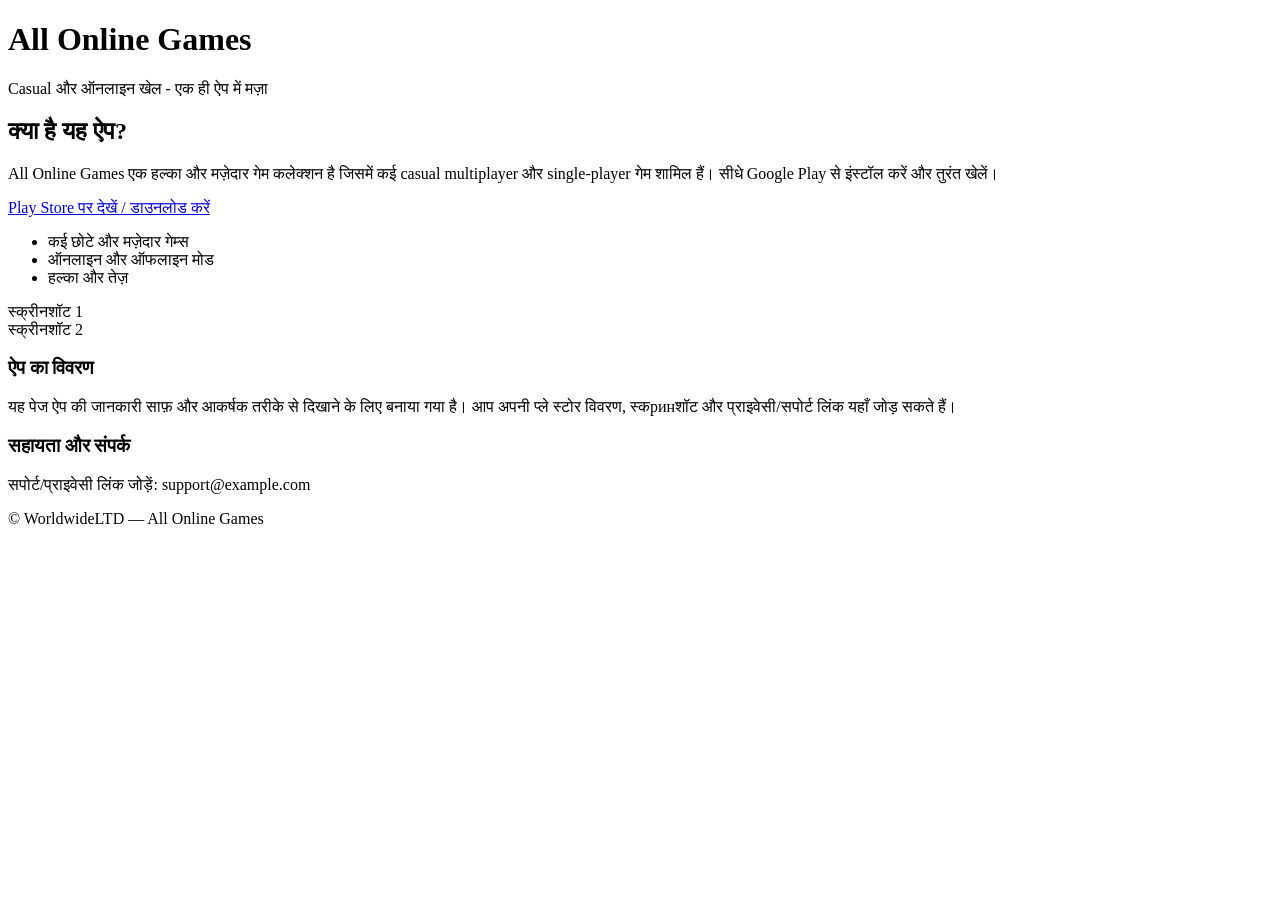
==== index.html @ cbb80125 "Add landing page (index.html)" ====
<!doctype html>
<html lang="hi">
<head>
  <meta charset="utf-8">
  <meta name="viewport" content="width=device-width,initial-scale=1">
  <title>All Online Games — Landing Page</title>
  <link rel="stylesheet" href="styles.css">
</head>
<body>
  <header class="site-header">
    <div class="container">
      <h1>All Online Games</h1>
      <p class="tagline">Casual और ऑनलाइन खेल - एक ही ऐप में मज़ा</p>
    </div>
  </header>

  <main class="container">
    <section class="hero">
      <div class="hero-left">
        <h2>क्या है यह ऐप?</h2>
        <p>All Online Games एक हल्का और मज़ेदार गेम कलेक्शन है जिसमें कई casual multiplayer और single-player गेम शामिल हैं। सीधे Google Play से इंस्टॉल करें और तुरंत खेलें।</p>

        <a class="btn" href="https://play.google.com/store/apps/details?id=com.newgames.all_online_games" target="_blank" rel="noopener">Play Store पर देखें / डाउनलोड करें</a>

        <ul class="features">
          <li>कई छोटे और मज़ेदार गेम्स</li>
          <li>ऑनलाइन और ऑफलाइन मोड</li>
          <li>हल्का और तेज़</li>
        </ul>
      </div>

      <div class="hero-right">
        <!-- Placeholder screenshots -->
        <div class="screenshot">स्क्रीनशॉट 1</div>
        <div class="screenshot">स्क्रीनशॉट 2</div>
      </div>
    </section>

    <section class="about">
      <h3>ऐप का विवरण</h3>
      <p>यह पेज ऐप की जानकारी साफ़ और आकर्षक तरीके से दिखाने के लिए बनाया गया है। आप अपनी प्ले स्टोर विवरण, स्कринशॉट और प्राइवेसी/सपोर्ट लिंक यहाँ जोड़ सकते हैं।</p>
    </section>

    <section class="support">
      <h3>सहायता और संपर्क</h3>
      <p>सपोर्ट/प्राइवेसी लिंक जोड़ें: support@example.com</p>
    </section>
  </main>

  <footer class="site-footer">
    <div class="container">© WorldwideLTD — All Online Games</div>
  </footer>
</body>
</html>
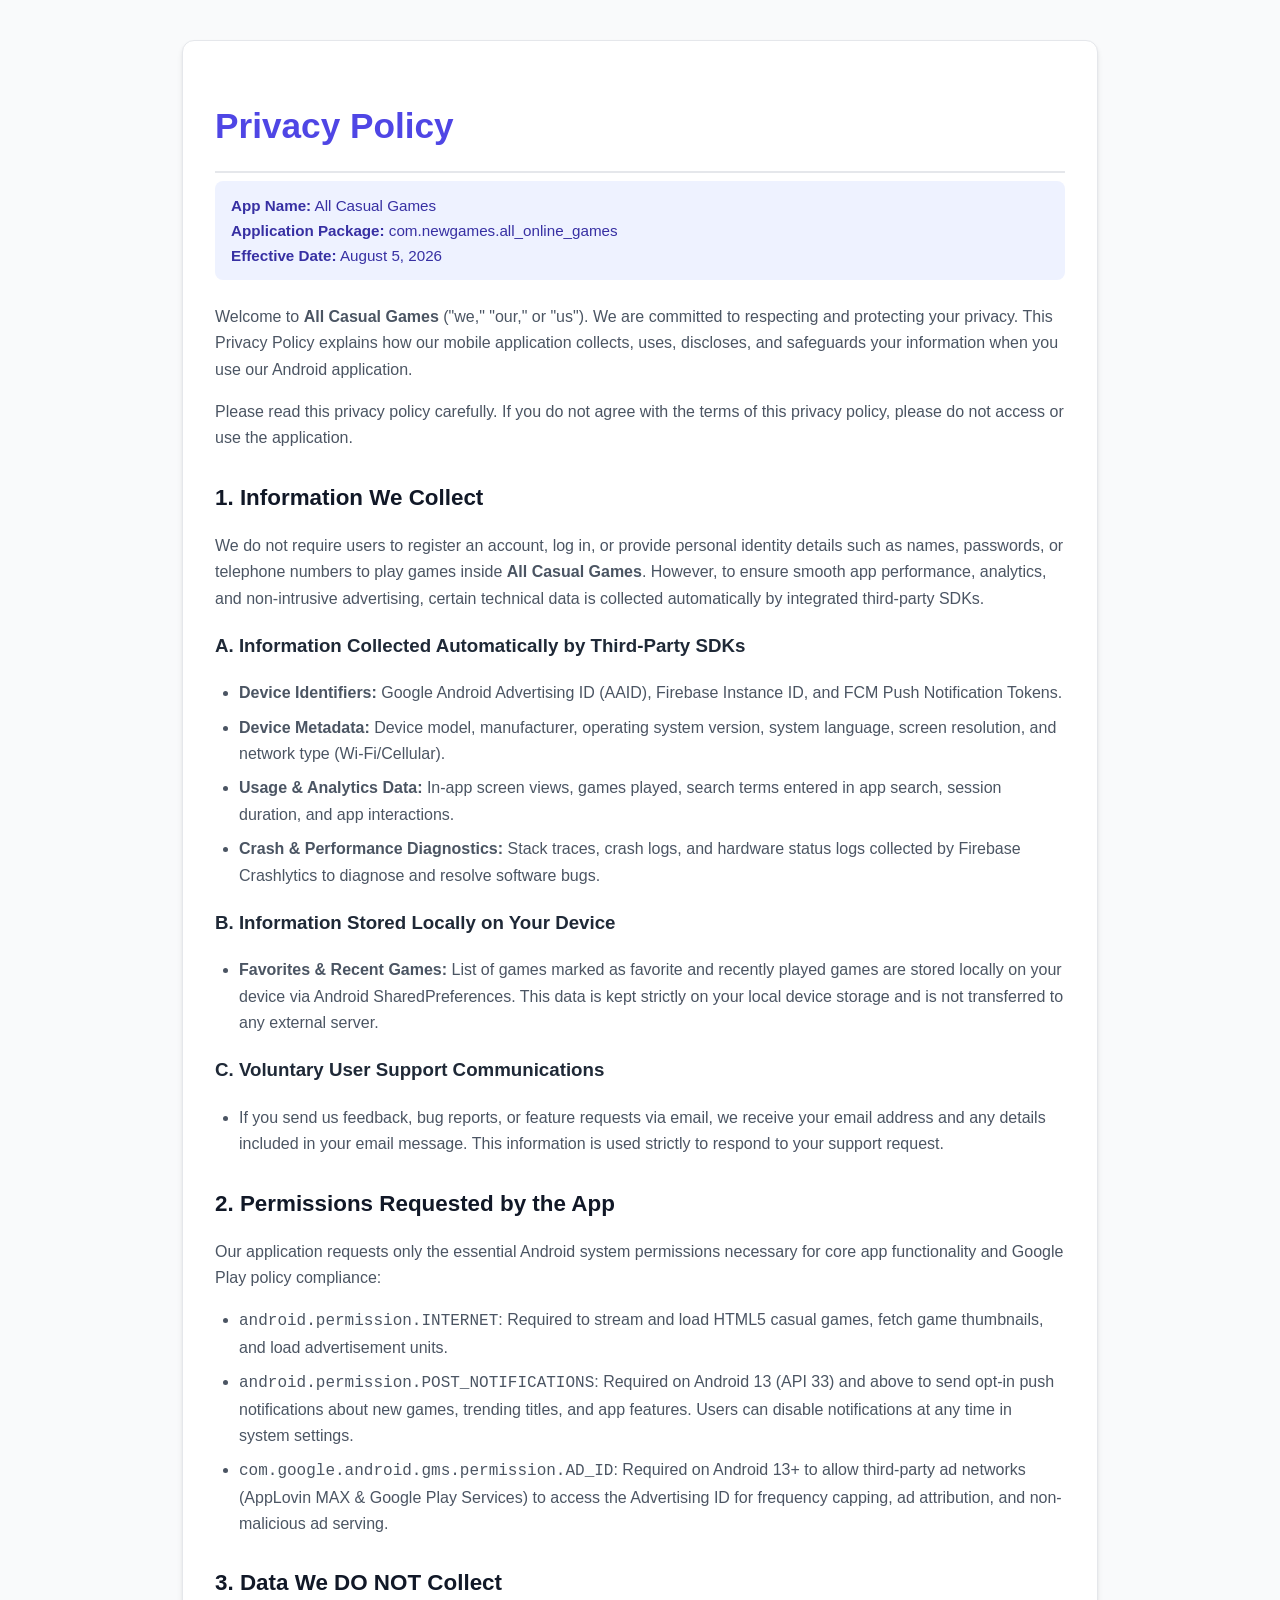
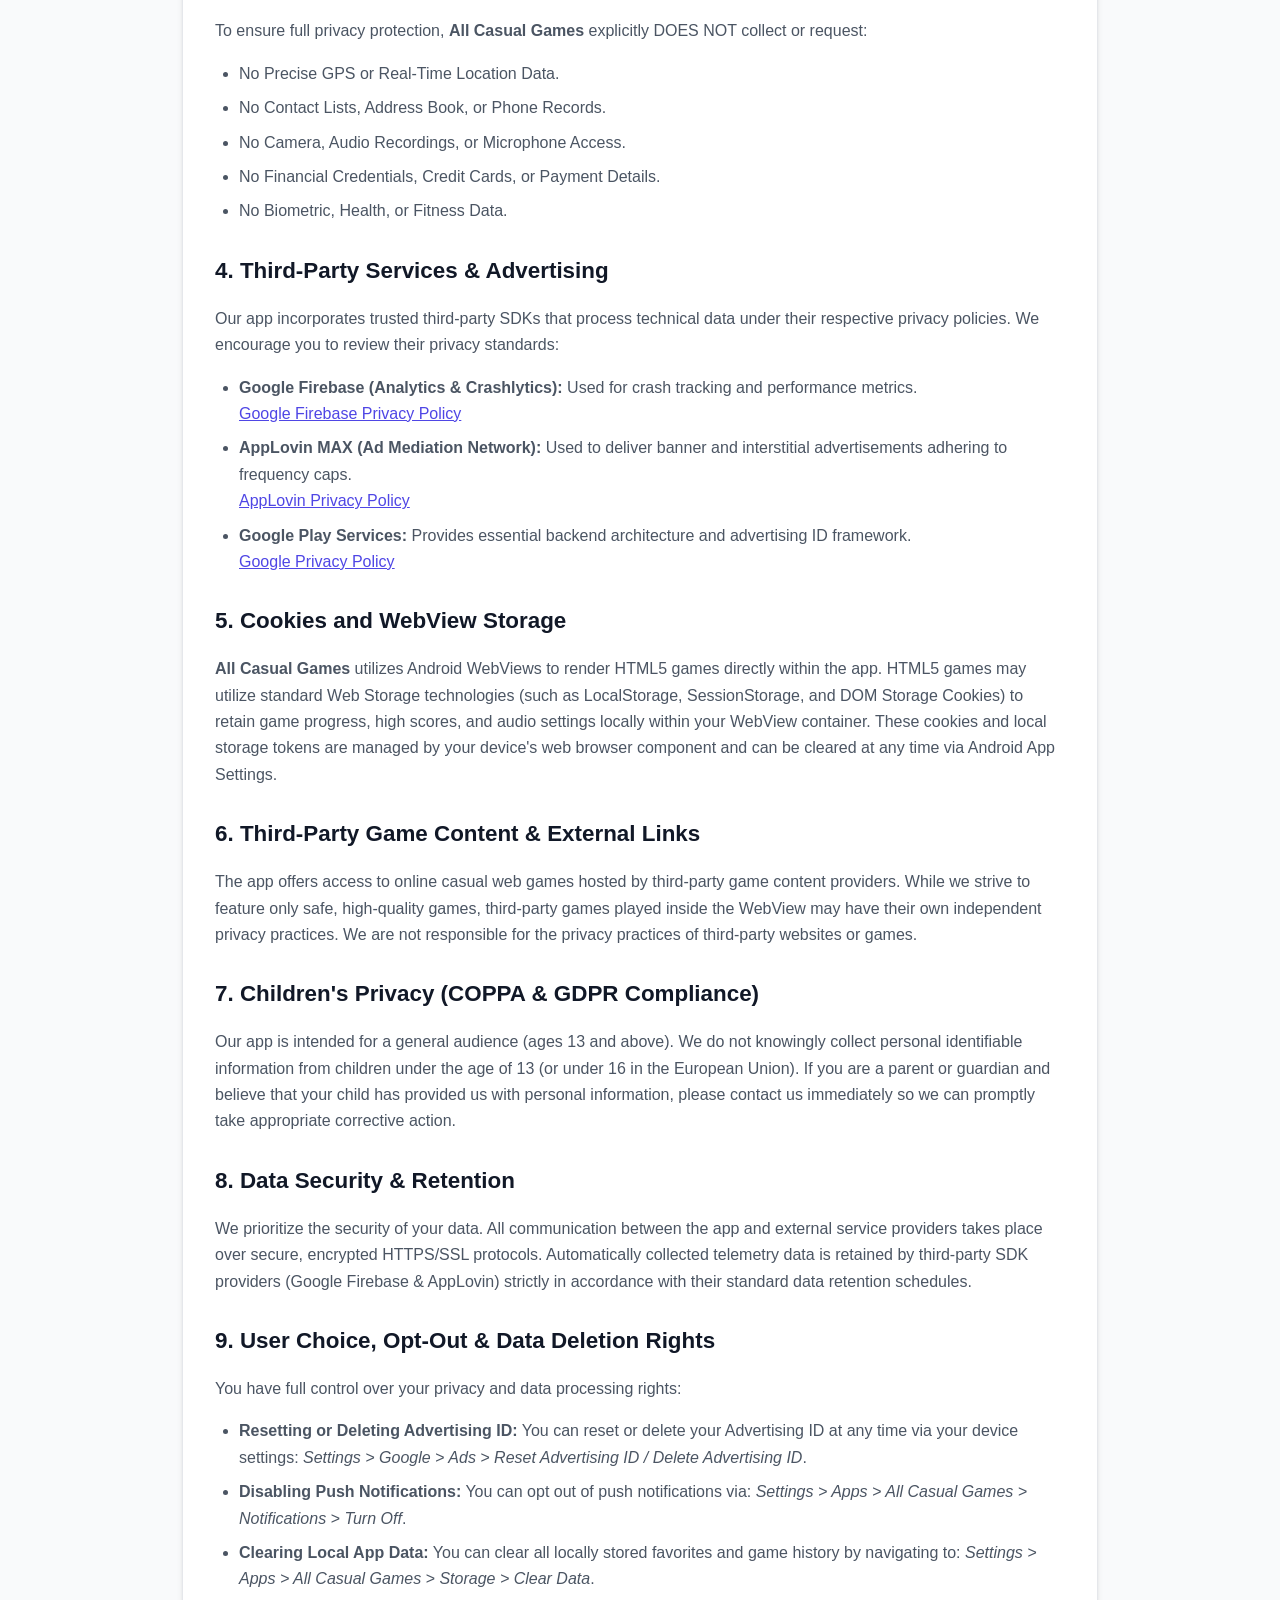
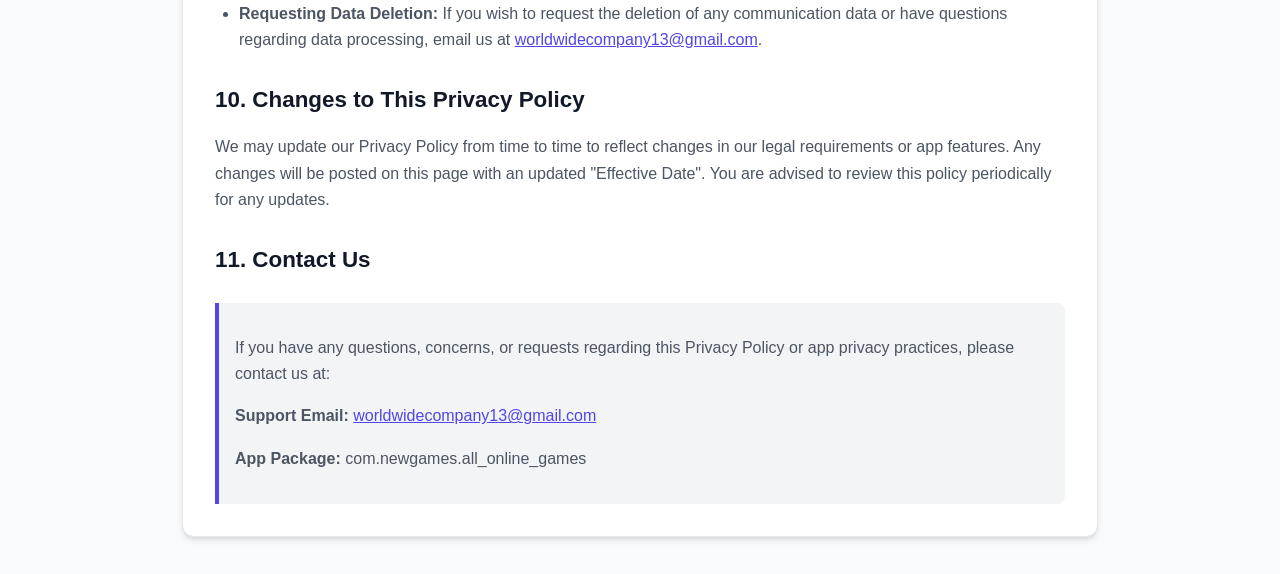
==== commit 948199c3: "Update index.html" ====
--- a/index.html
+++ b/index.html
@@ -1,54 +1,173 @@
-<!doctype html>
-<html lang="hi">
+<!DOCTYPE html>
+<html lang="en">
 <head>
-  <meta charset="utf-8">
-  <meta name="viewport" content="width=device-width,initial-scale=1">
-  <title>All Online Games — Landing Page</title>
-  <link rel="stylesheet" href="styles.css">
+    <meta charset="UTF-8">
+    <meta name="viewport" content="width=device-width, initial-scale=1.0">
+    <title>Privacy Policy - All Casual Games</title>
+    <style>
+        :root {
+            --primary-color: #4F46E5;
+            --text-color: #1F2937;
+            --bg-color: #F9FAFB;
+            --card-bg: #FFFFFF;
+            --border-color: #E5E7EB;
+        }
+        body {
+            font-family: -apple-system, BlinkMacSystemFont, "Segoe UI", Roboto, Helvetica, Arial, sans-serif;
+            line-height: 1.65;
+            color: var(--text-color);
+            background-color: var(--bg-color);
+            margin: 0;
+            padding: 0;
+        }
+        .container {
+            max-width: 850px;
+            margin: 40px auto;
+            padding: 32px;
+            background: var(--card-bg);
+            border-radius: 12px;
+            box-shadow: 0 4px 6px -1px rgba(0, 0, 0, 0.1), 0 2px 4px -1px rgba(0, 0, 0, 0.06);
+            border: 1px solid var(--border-color);
+        }
+        h1 {
+            color: var(--primary-color);
+            font-size: 2.2rem;
+            margin-bottom: 8px;
+            border-bottom: 2px solid var(--border-color);
+            padding-bottom: 16px;
+        }
+        h2 {
+            color: #111827;
+            font-size: 1.4rem;
+            margin-top: 28px;
+            margin-bottom: 12px;
+        }
+        p, li {
+            font-size: 1rem;
+            color: #4B5563;
+        }
+        ul {
+            padding-left: 24px;
+        }
+        li {
+            margin-bottom: 8px;
+        }
+        .meta-info {
+            background-color: #EEF2FF;
+            padding: 12px 16px;
+            border-radius: 8px;
+            font-size: 0.95rem;
+            color: #3730A3;
+            margin-bottom: 24px;
+        }
+        .contact-box {
+            background-color: #F3F4F6;
+            border-left: 4px solid var(--primary-color);
+            padding: 16px;
+            border-radius: 0 8px 8px 0;
+            margin-top: 24px;
+        }
+        a {
+            color: var(--primary-color);
+            text-decoration: underline;
+        }
+        a:hover {
+            color: #3730A3;
+        }
+    </style>
 </head>
 <body>
-  <header class="site-header">
     <div class="container">
-      <h1>All Online Games</h1>
-      <p class="tagline">Casual और ऑनलाइन खेल - एक ही ऐप में मज़ा</p>
+        <h1>Privacy Policy</h1>
+        <div class="meta-info">
+            <strong>App Name:</strong> All Casual Games<br>
+            <strong>Application Package:</strong> com.newgames.all_online_games<br>
+            <strong>Effective Date:</strong> August 5, 2026
+        </div>
+
+        <p>Welcome to <strong>All Casual Games</strong> ("we," "our," or "us"). We are committed to respecting and protecting your privacy. This Privacy Policy explains how our mobile application collects, uses, discloses, and safeguards your information when you use our Android application.</p>
+        <p>Please read this privacy policy carefully. If you do not agree with the terms of this privacy policy, please do not access or use the application.</p>
+
+        <h2>1. Information We Collect</h2>
+        <p>We do not require users to register an account, log in, or provide personal identity details such as names, passwords, or telephone numbers to play games inside <strong>All Casual Games</strong>. However, to ensure smooth app performance, analytics, and non-intrusive advertising, certain technical data is collected automatically by integrated third-party SDKs.</p>
+
+        <h3>A. Information Collected Automatically by Third-Party SDKs</h3>
+        <ul>
+            <li><strong>Device Identifiers:</strong> Google Android Advertising ID (AAID), Firebase Instance ID, and FCM Push Notification Tokens.</li>
+            <li><strong>Device Metadata:</strong> Device model, manufacturer, operating system version, system language, screen resolution, and network type (Wi-Fi/Cellular).</li>
+            <li><strong>Usage & Analytics Data:</strong> In-app screen views, games played, search terms entered in app search, session duration, and app interactions.</li>
+            <li><strong>Crash & Performance Diagnostics:</strong> Stack traces, crash logs, and hardware status logs collected by Firebase Crashlytics to diagnose and resolve software bugs.</li>
+        </ul>
+
+        <h3>B. Information Stored Locally on Your Device</h3>
+        <ul>
+            <li><strong>Favorites & Recent Games:</strong> List of games marked as favorite and recently played games are stored locally on your device via Android SharedPreferences. This data is kept strictly on your local device storage and is not transferred to any external server.</li>
+        </ul>
+
+        <h3>C. Voluntary User Support Communications</h3>
+        <ul>
+            <li>If you send us feedback, bug reports, or feature requests via email, we receive your email address and any details included in your email message. This information is used strictly to respond to your support request.</li>
+        </ul>
+
+        <h2>2. Permissions Requested by the App</h2>
+        <p>Our application requests only the essential Android system permissions necessary for core app functionality and Google Play policy compliance:</p>
+        <ul>
+            <li><code>android.permission.INTERNET</code>: Required to stream and load HTML5 casual games, fetch game thumbnails, and load advertisement units.</li>
+            <li><code>android.permission.POST_NOTIFICATIONS</code>: Required on Android 13 (API 33) and above to send opt-in push notifications about new games, trending titles, and app features. Users can disable notifications at any time in system settings.</li>
+            <li><code>com.google.android.gms.permission.AD_ID</code>: Required on Android 13+ to allow third-party ad networks (AppLovin MAX & Google Play Services) to access the Advertising ID for frequency capping, ad attribution, and non-malicious ad serving.</li>
+        </ul>
+
+        <h2>3. Data We DO NOT Collect</h2>
+        <p>To ensure full privacy protection, <strong>All Casual Games</strong> explicitly DOES NOT collect or request:</p>
+        <ul>
+            <li>No Precise GPS or Real-Time Location Data.</li>
+            <li>No Contact Lists, Address Book, or Phone Records.</li>
+            <li>No Camera, Audio Recordings, or Microphone Access.</li>
+            <li>No Financial Credentials, Credit Cards, or Payment Details.</li>
+            <li>No Biometric, Health, or Fitness Data.</li>
+        </ul>
+
+        <h2>4. Third-Party Services & Advertising</h2>
+        <p>Our app incorporates trusted third-party SDKs that process technical data under their respective privacy policies. We encourage you to review their privacy standards:</p>
+        <ul>
+            <li><strong>Google Firebase (Analytics & Crashlytics):</strong> Used for crash tracking and performance metrics.<br>
+            <a href="https://firebase.google.com/support/privacy" target="_blank" rel="noopener">Google Firebase Privacy Policy</a></li>
+            <li><strong>AppLovin MAX (Ad Mediation Network):</strong> Used to deliver banner and interstitial advertisements adhering to frequency caps.<br>
+            <a href="https://www.applovin.com/privacy/" target="_blank" rel="noopener">AppLovin Privacy Policy</a></li>
+            <li><strong>Google Play Services:</strong> Provides essential backend architecture and advertising ID framework.<br>
+            <a href="https://policies.google.com/privacy" target="_blank" rel="noopener">Google Privacy Policy</a></li>
+        </ul>
+
+        <h2>5. Cookies and WebView Storage</h2>
+        <p><strong>All Casual Games</strong> utilizes Android WebViews to render HTML5 games directly within the app. HTML5 games may utilize standard Web Storage technologies (such as LocalStorage, SessionStorage, and DOM Storage Cookies) to retain game progress, high scores, and audio settings locally within your WebView container. These cookies and local storage tokens are managed by your device's web browser component and can be cleared at any time via Android App Settings.</p>
+
+        <h2>6. Third-Party Game Content & External Links</h2>
+        <p>The app offers access to online casual web games hosted by third-party game content providers. While we strive to feature only safe, high-quality games, third-party games played inside the WebView may have their own independent privacy practices. We are not responsible for the privacy practices of third-party websites or games.</p>
+
+        <h2>7. Children's Privacy (COPPA & GDPR Compliance)</h2>
+        <p>Our app is intended for a general audience (ages 13 and above). We do not knowingly collect personal identifiable information from children under the age of 13 (or under 16 in the European Union). If you are a parent or guardian and believe that your child has provided us with personal information, please contact us immediately so we can promptly take appropriate corrective action.</p>
+
+        <h2>8. Data Security & Retention</h2>
+        <p>We prioritize the security of your data. All communication between the app and external service providers takes place over secure, encrypted HTTPS/SSL protocols. Automatically collected telemetry data is retained by third-party SDK providers (Google Firebase & AppLovin) strictly in accordance with their standard data retention schedules.</p>
+
+        <h2>9. User Choice, Opt-Out & Data Deletion Rights</h2>
+        <p>You have full control over your privacy and data processing rights:</p>
+        <ul>
+            <li><strong>Resetting or Deleting Advertising ID:</strong> You can reset or delete your Advertising ID at any time via your device settings: <em>Settings &gt; Google &gt; Ads &gt; Reset Advertising ID / Delete Advertising ID</em>.</li>
+            <li><strong>Disabling Push Notifications:</strong> You can opt out of push notifications via: <em>Settings &gt; Apps &gt; All Casual Games &gt; Notifications &gt; Turn Off</em>.</li>
+            <li><strong>Clearing Local App Data:</strong> You can clear all locally stored favorites and game history by navigating to: <em>Settings &gt; Apps &gt; All Casual Games &gt; Storage &gt; Clear Data</em>.</li>
+            <li><strong>Requesting Data Deletion:</strong> If you wish to request the deletion of any communication data or have questions regarding data processing, email us at <a href="mailto:worldwidecompany13@gmail.com">worldwidecompany13@gmail.com</a>.</li>
+        </ul>
+
+        <h2>10. Changes to This Privacy Policy</h2>
+        <p>We may update our Privacy Policy from time to time to reflect changes in our legal requirements or app features. Any changes will be posted on this page with an updated "Effective Date". You are advised to review this policy periodically for any updates.</p>
+
+        <h2>11. Contact Us</h2>
+        <div class="contact-box">
+            <p>If you have any questions, concerns, or requests regarding this Privacy Policy or app privacy practices, please contact us at:</p>
+            <p><strong>Support Email:</strong> <a href="mailto:worldwidecompany13@gmail.com">worldwidecompany13@gmail.com</a></p>
+            <p><strong>App Package:</strong> com.newgames.all_online_games</p>
+        </div>
     </div>
-  </header>
-
-  <main class="container">
-    <section class="hero">
-      <div class="hero-left">
-        <h2>क्या है यह ऐप?</h2>
-        <p>All Online Games एक हल्का और मज़ेदार गेम कलेक्शन है जिसमें कई casual multiplayer और single-player गेम शामिल हैं। सीधे Google Play से इंस्टॉल करें और तुरंत खेलें।</p>
-
-        <a class="btn" href="https://play.google.com/store/apps/details?id=com.newgames.all_online_games" target="_blank" rel="noopener">Play Store पर देखें / डाउनलोड करें</a>
-
-        <ul class="features">
-          <li>कई छोटे और मज़ेदार गेम्स</li>
-          <li>ऑनलाइन और ऑफलाइन मोड</li>
-          <li>हल्का और तेज़</li>
-        </ul>
-      </div>
-
-      <div class="hero-right">
-        <!-- Placeholder screenshots -->
-        <div class="screenshot">स्क्रीनशॉट 1</div>
-        <div class="screenshot">स्क्रीनशॉट 2</div>
-      </div>
-    </section>
-
-    <section class="about">
-      <h3>ऐप का विवरण</h3>
-      <p>यह पेज ऐप की जानकारी साफ़ और आकर्षक तरीके से दिखाने के लिए बनाया गया है। आप अपनी प्ले स्टोर विवरण, स्कринशॉट और प्राइवेसी/सपोर्ट लिंक यहाँ जोड़ सकते हैं।</p>
-    </section>
-
-    <section class="support">
-      <h3>सहायता और संपर्क</h3>
-      <p>सपोर्ट/प्राइवेसी लिंक जोड़ें: support@example.com</p>
-    </section>
-  </main>
-
-  <footer class="site-footer">
-    <div class="container">© WorldwideLTD — All Online Games</div>
-  </footer>
 </body>
 </html>
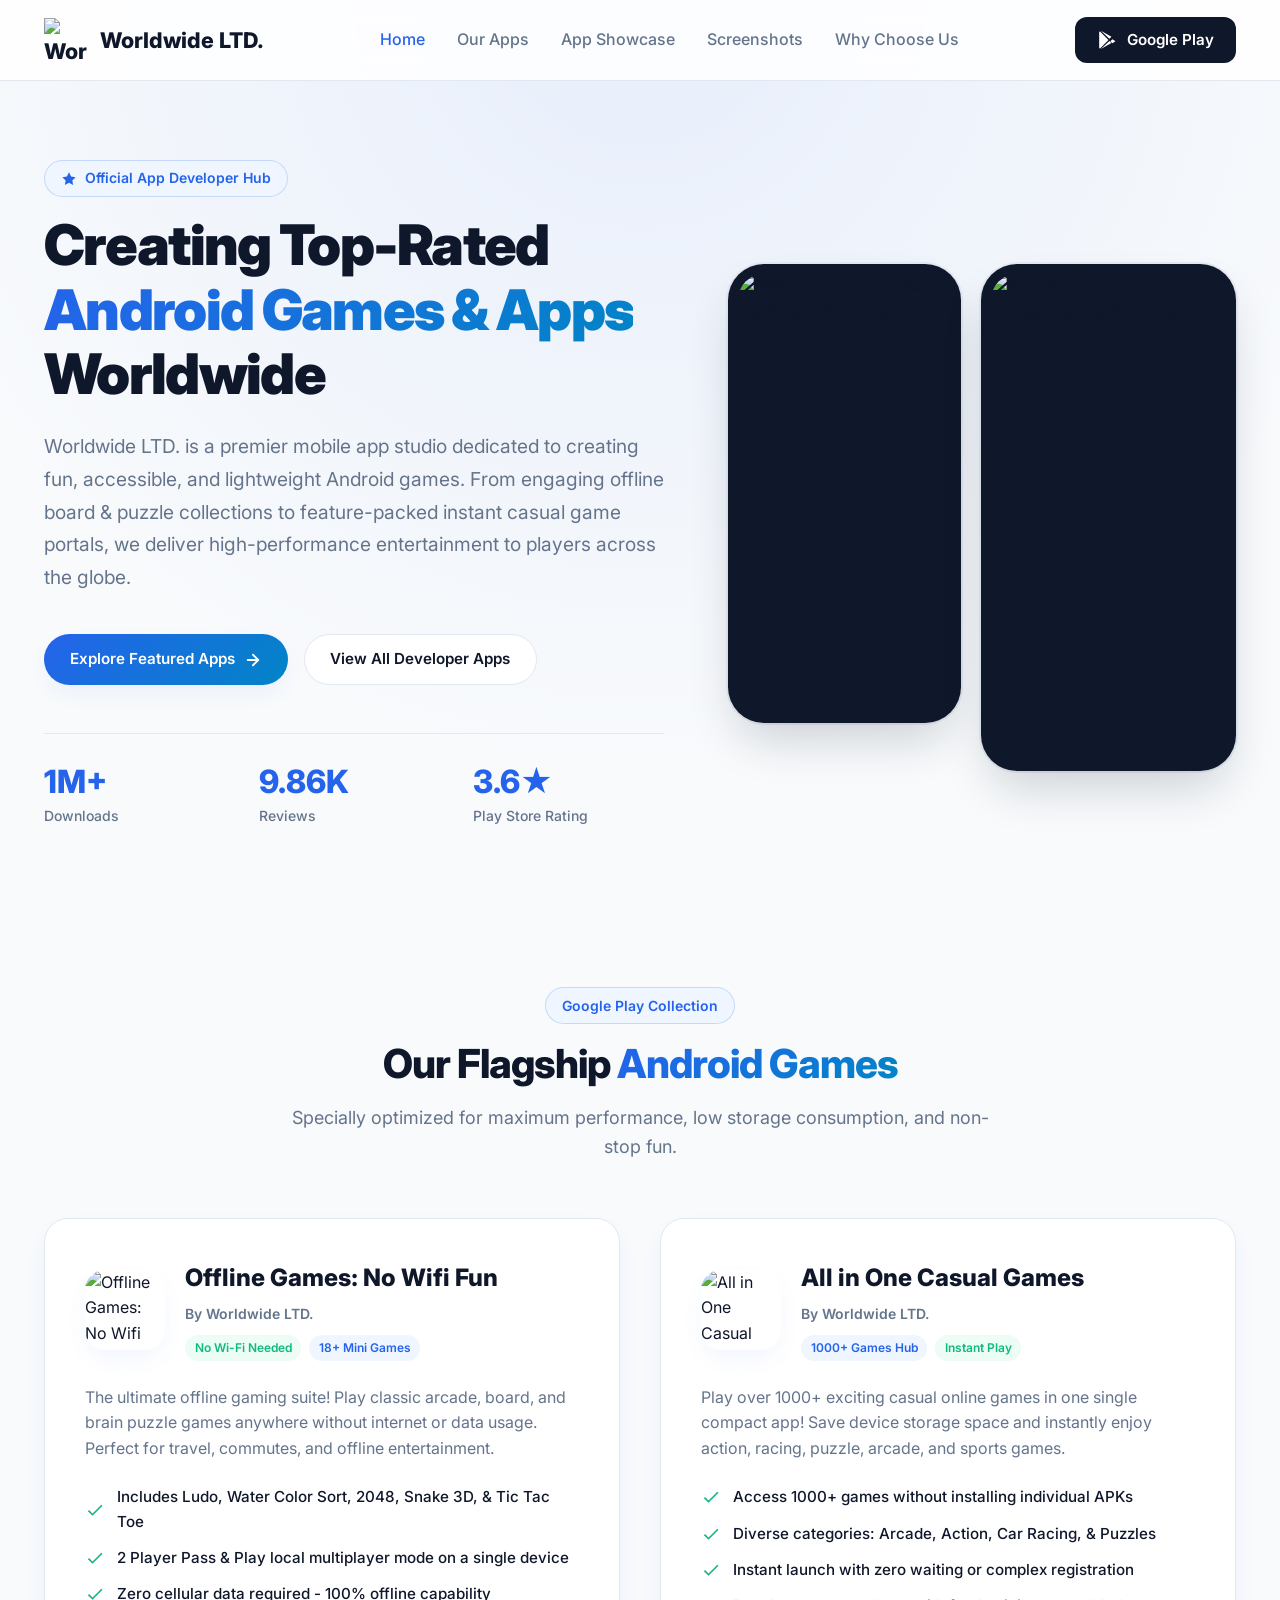
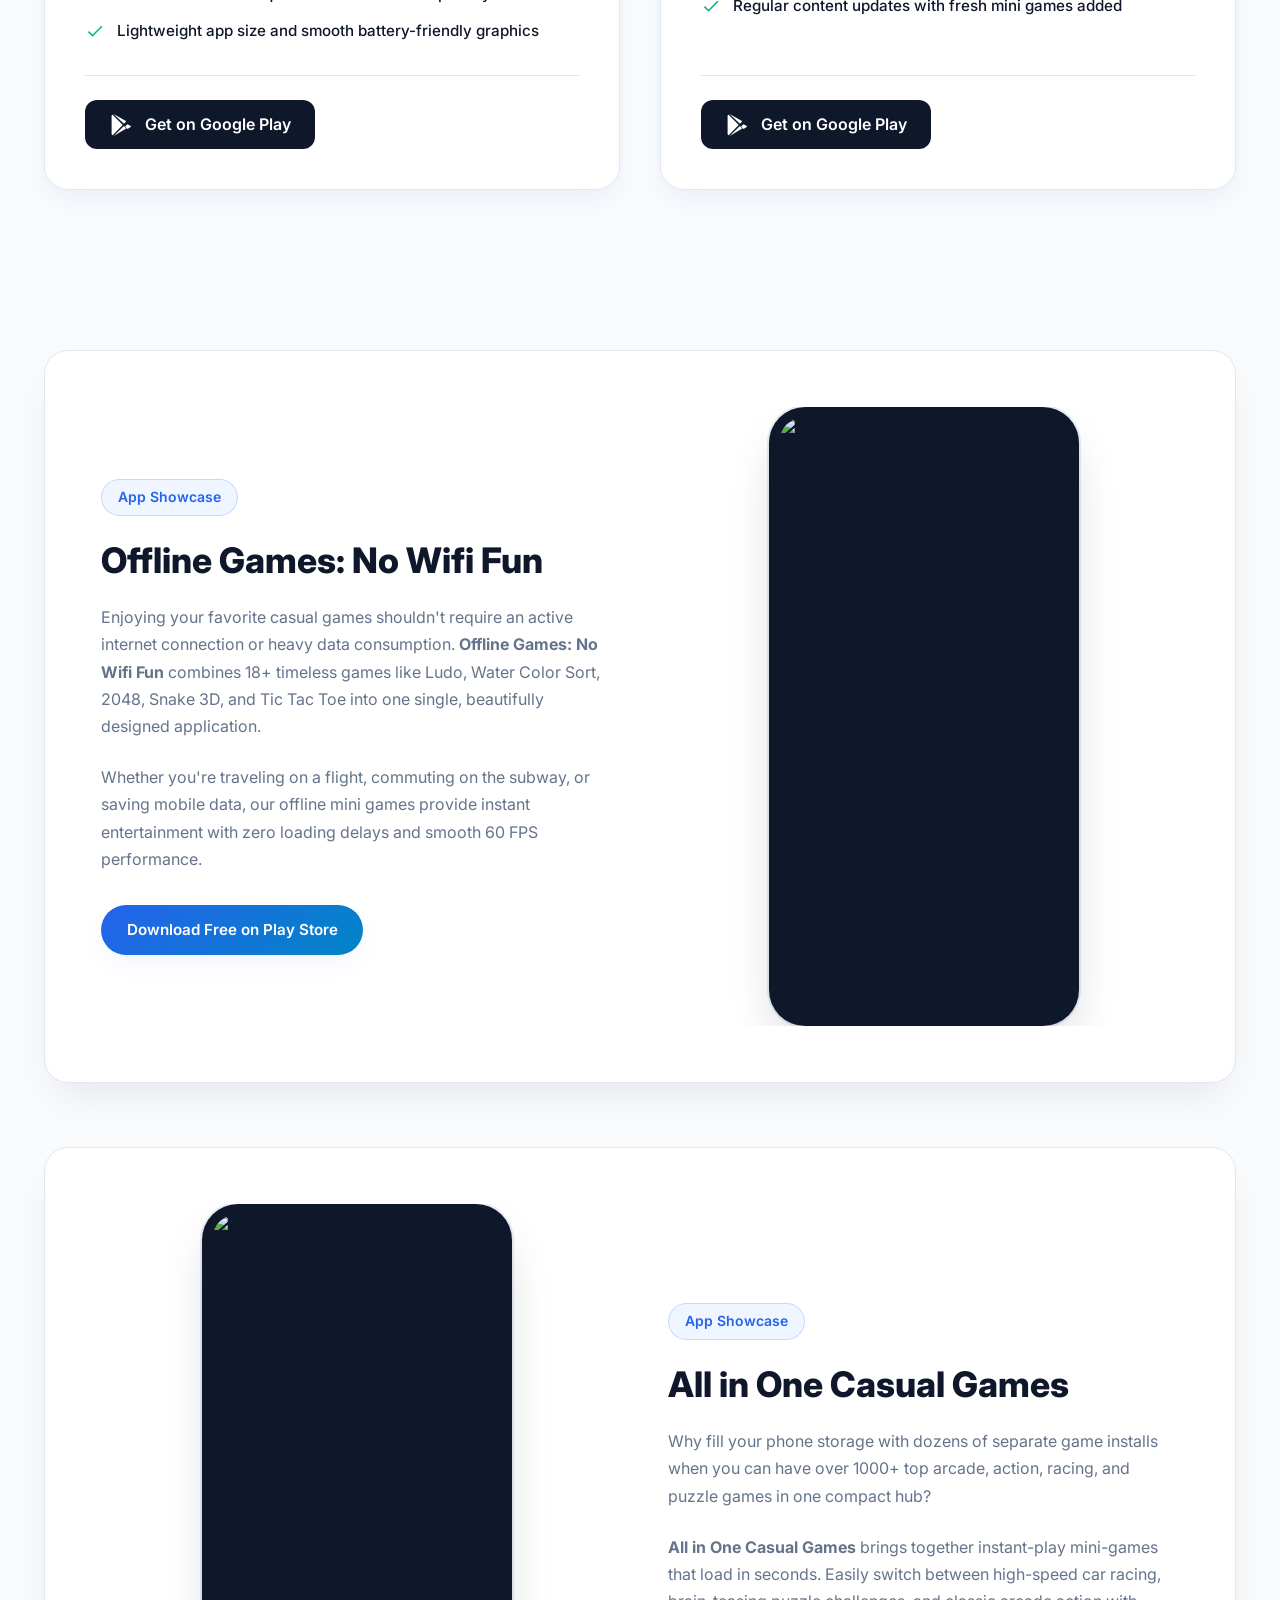
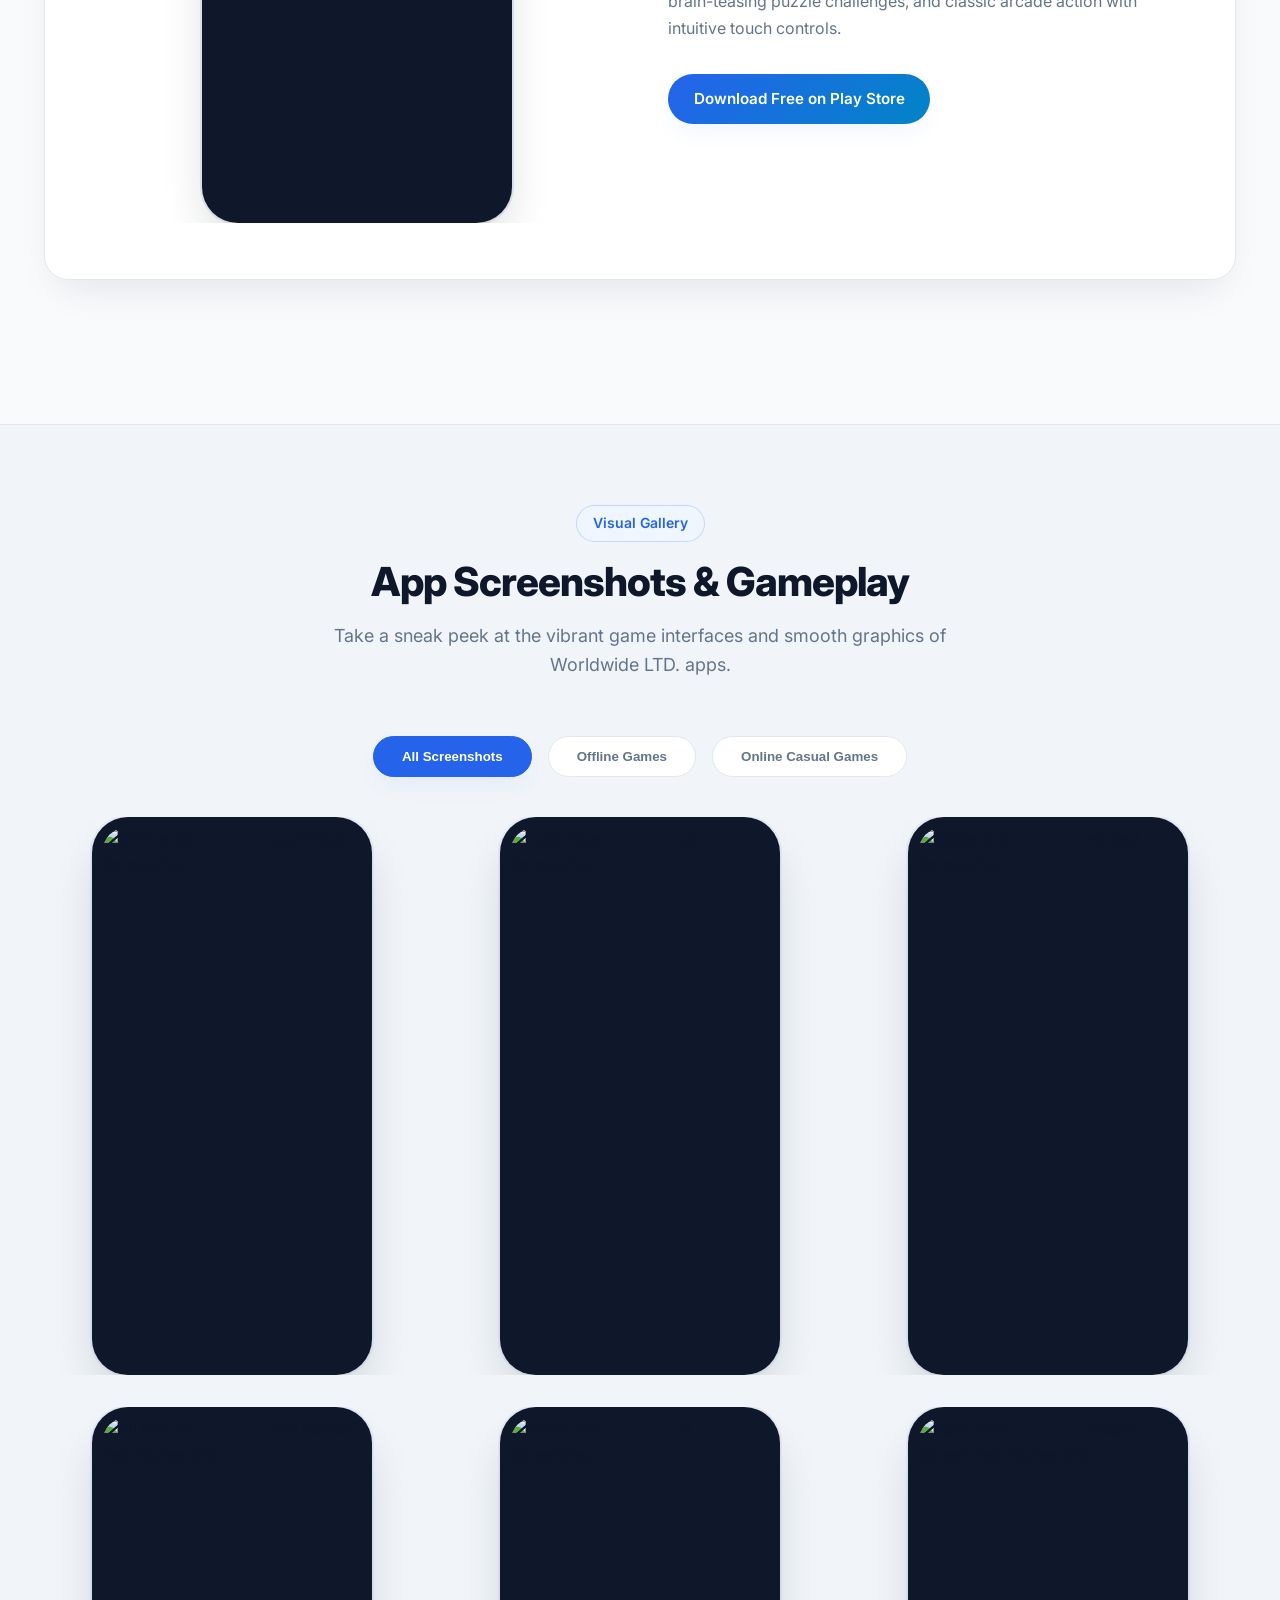
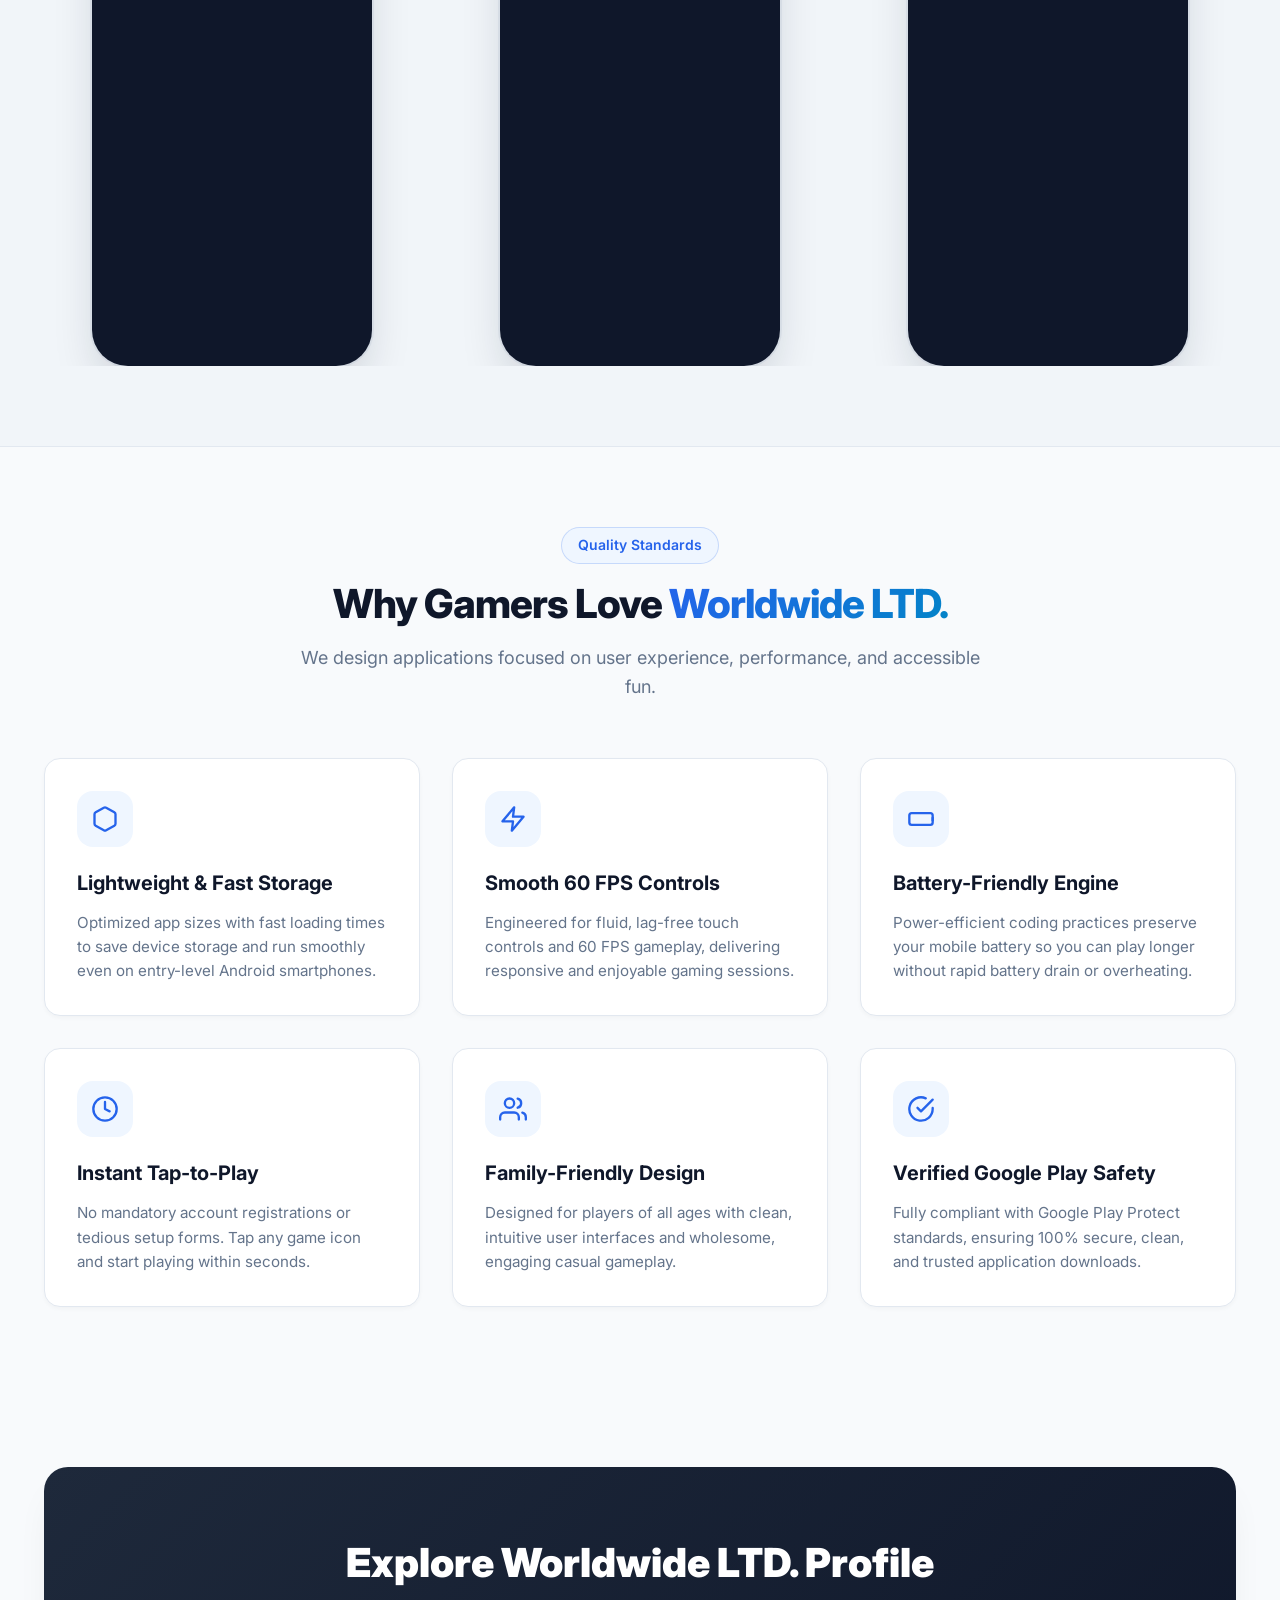
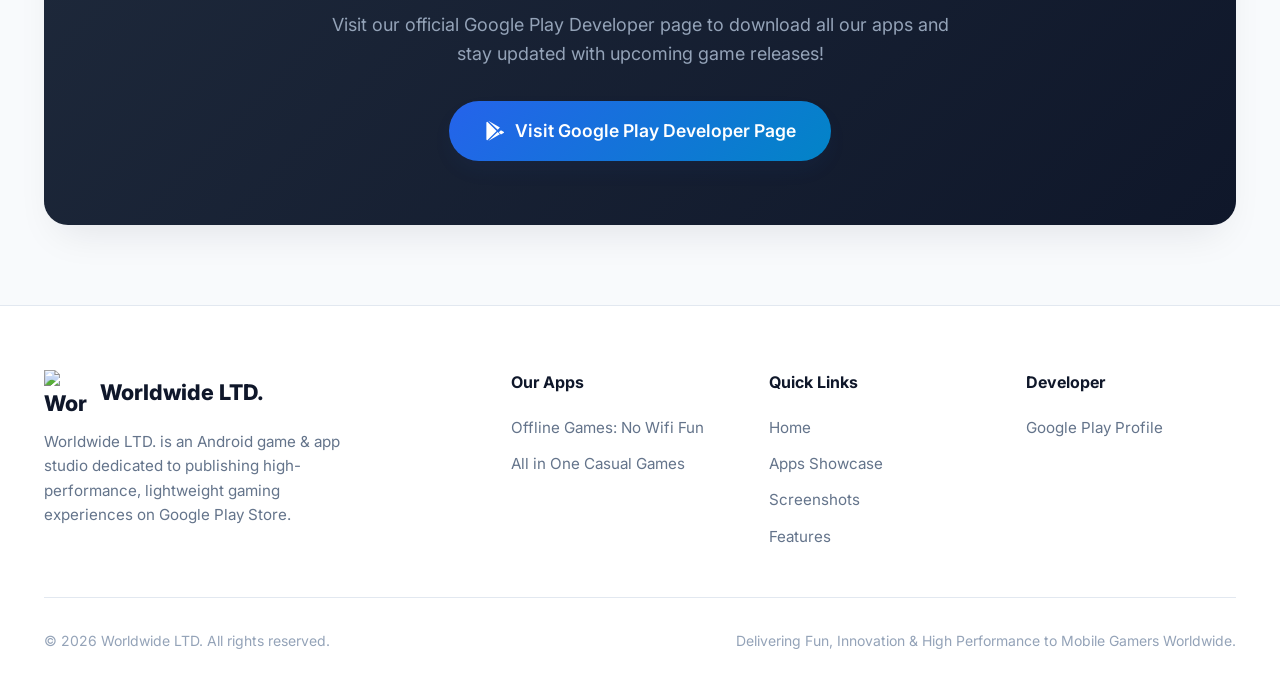
==== commit 91f2c022: "Add files via upload" ====
--- a/index.html
+++ b/index.html
@@ -1,173 +1,547 @@
 <!DOCTYPE html>
 <html lang="en">
 <head>
+    <!-- Basic Meta Tags -->
     <meta charset="UTF-8">
     <meta name="viewport" content="width=device-width, initial-scale=1.0">
-    <title>Privacy Policy - All Casual Games</title>
-    <style>
-        :root {
-            --primary-color: #4F46E5;
-            --text-color: #1F2937;
-            --bg-color: #F9FAFB;
-            --card-bg: #FFFFFF;
-            --border-color: #E5E7EB;
+    <title>Worldwide LTD. - Top Offline & Online Android Games on Google Play</title>
+    <meta name="description" content="Official website of Worldwide LTD. Download top-rated Android apps including 'Offline Games: No Wifi Fun' and 'All in One Casual Games' on Google Play Store. Enjoy 100+ mini games, Ludo, Water Sort, 2048, and arcade racing.">
+    <meta name="keywords" content="Worldwide LTD, Offline Games, No Wifi Games, Mini Games, All in One Games, Ludo Offline, Water Color Sort, Android Casual Games, Play Store Games, Worldwide LTD Apps">
+    <meta name="author" content="Worldwide LTD.">
+    <meta name="robots" content="index, follow">
+    <meta name="theme-color" content="#2563EB">
+    <link rel="canonical" href="https://worldwideltd.com/">
+
+    <!-- Open Graph Metadata (Facebook, LinkedIn, WhatsApp) -->
+    <meta property="og:type" content="website">
+    <meta property="og:title" content="Worldwide LTD. - Premier Mobile Mini Games & Arcade Publisher">
+    <meta property="og:description" content="Discover top Android games by Worldwide LTD. Play 18+ offline classic games and 100+ instant casual online games directly on your device.">
+    <meta property="og:image" content="images/hero-mockup.png">
+    <meta property="og:url" content="https://play.google.com/store/apps/developer?id=Worldwide+LTD.">
+    <meta property="og:site_name" content="Worldwide LTD.">
+
+    <!-- Twitter Card Metadata -->
+    <meta name="twitter:card" content="summary_large_image">
+    <meta name="twitter:title" content="Worldwide LTD. - Top Mobile Games on Google Play">
+    <meta name="twitter:description" content="Play Offline Games (No WiFi) & All in One Casual Games developed by Worldwide LTD.">
+    <meta name="twitter:image" content="images/hero-mockup.png">
+
+    <!-- Google Fonts -->
+    <link rel="preconnect" href="https://fonts.googleapis.com">
+    <link rel="preconnect" href="https://fonts.gstatic.com" crossorigin>
+    <link href="https://fonts.googleapis.com/css2?family=Inter:wght@400;500;600;700;800;900&display=swap" rel="stylesheet">
+
+    <!-- Favicon -->
+    <link rel="icon" type="image/png" href="images/worldwide-ltd-logo.png">
+
+    <!-- CSS Stylesheet -->
+    <link rel="stylesheet" href="styles.css">
+
+    <!-- Structured Data JSON-LD for SEO -->
+    <script type="application/ld+json">
+    {
+      "@context": "https://schema.org",
+      "@graph": [
+        {
+          "@type": "Organization",
+          "@id": "https://worldwideltd.com/#organization",
+          "name": "Worldwide LTD.",
+          "url": "https://play.google.com/store/apps/developer?id=Worldwide+LTD.",
+          "logo": "images/worldwide-ltd-logo.png",
+          "sameAs": [
+            "https://play.google.com/store/apps/developer?id=Worldwide+LTD."
+          ]
+        },
+        {
+          "@type": "MobileApplication",
+          "@id": "https://play.google.com/store/apps/details?id=com.worldwideltd.offlinegames",
+          "name": "Offline Games: No Wifi Fun",
+          "operatingSystem": "ANDROID",
+          "applicationCategory": "GameApplication",
+          "author": {
+            "@type": "Organization",
+            "name": "Worldwide LTD."
+          },
+          "offers": {
+            "@type": "Offer",
+            "price": "0",
+            "priceCurrency": "USD"
+          },
+          "aggregateRating": {
+            "@type": "AggregateRating",
+            "ratingValue": "4.6",
+            "ratingCount": "15000"
+          },
+          "description": "Collection of 18+ classic offline mini games including Ludo, Water Sort, 2048, Snake 3D, and Tic Tac Toe playable without Wi-Fi."
+        },
+        {
+          "@type": "MobileApplication",
+          "@id": "https://play.google.com/store/apps/details?id=com.newgames.all_online_games",
+          "name": "All in One Casual Games",
+          "operatingSystem": "ANDROID",
+          "applicationCategory": "GameApplication",
+          "author": {
+            "@type": "Organization",
+            "name": "Worldwide LTD."
+          },
+          "offers": {
+            "@type": "Offer",
+            "price": "0",
+            "priceCurrency": "USD"
+          },
+          "aggregateRating": {
+            "@type": "AggregateRating",
+            "ratingValue": "4.4",
+            "ratingCount": "28000"
+          },
+          "description": "All in one portal with 100+ instant online casual games across arcade, racing, puzzle, and action genres without extra downloads."
         }
-        body {
-            font-family: -apple-system, BlinkMacSystemFont, "Segoe UI", Roboto, Helvetica, Arial, sans-serif;
-            line-height: 1.65;
-            color: var(--text-color);
-            background-color: var(--bg-color);
-            margin: 0;
-            padding: 0;
-        }
-        .container {
-            max-width: 850px;
-            margin: 40px auto;
-            padding: 32px;
-            background: var(--card-bg);
-            border-radius: 12px;
-            box-shadow: 0 4px 6px -1px rgba(0, 0, 0, 0.1), 0 2px 4px -1px rgba(0, 0, 0, 0.06);
-            border: 1px solid var(--border-color);
-        }
-        h1 {
-            color: var(--primary-color);
-            font-size: 2.2rem;
-            margin-bottom: 8px;
-            border-bottom: 2px solid var(--border-color);
-            padding-bottom: 16px;
-        }
-        h2 {
-            color: #111827;
-            font-size: 1.4rem;
-            margin-top: 28px;
-            margin-bottom: 12px;
-        }
-        p, li {
-            font-size: 1rem;
-            color: #4B5563;
-        }
-        ul {
-            padding-left: 24px;
-        }
-        li {
-            margin-bottom: 8px;
-        }
-        .meta-info {
-            background-color: #EEF2FF;
-            padding: 12px 16px;
-            border-radius: 8px;
-            font-size: 0.95rem;
-            color: #3730A3;
-            margin-bottom: 24px;
-        }
-        .contact-box {
-            background-color: #F3F4F6;
-            border-left: 4px solid var(--primary-color);
-            padding: 16px;
-            border-radius: 0 8px 8px 0;
-            margin-top: 24px;
-        }
-        a {
-            color: var(--primary-color);
-            text-decoration: underline;
-        }
-        a:hover {
-            color: #3730A3;
-        }
-    </style>
+      ]
+    }
+    </script>
 </head>
 <body>
-    <div class="container">
-        <h1>Privacy Policy</h1>
-        <div class="meta-info">
-            <strong>App Name:</strong> All Casual Games<br>
-            <strong>Application Package:</strong> com.newgames.all_online_games<br>
-            <strong>Effective Date:</strong> August 5, 2026
+
+    <!-- Header Navigation -->
+    <header class="header">
+        <div class="container header-inner">
+            <a href="#" class="brand-logo" id="brandLogo">
+                <img src="images/worldwide-ltd-logo.svg" alt="Worldwide LTD. Logo" class="brand-logo-img" width="44" height="44">
+                <span>Worldwide LTD.</span>
+            </a>
+
+            <ul class="nav-menu" id="navMenu">
+                <li><a href="#home" class="nav-link active">Home</a></li>
+                <li><a href="#apps" class="nav-link">Our Apps</a></li>
+                <li><a href="#spotlight" class="nav-link">App Showcase</a></li>
+                <li><a href="#gallery" class="nav-link">Screenshots</a></li>
+                <li><a href="#features" class="nav-link">Why Choose Us</a></li>
+            </ul>
+
+            <div class="header-actions">
+                <a href="https://play.google.com/store/apps/developer?id=Worldwide+LTD." target="_blank" rel="noopener noreferrer" class="btn btn-playstore" id="navDevProfileLink">
+                    <svg width="20" height="20" viewBox="0 0 24 24" fill="currentColor">
+                        <path d="M3.609 1.814L13.792 12 3.61 22.186a1.53 1.53 0 0 1-.61-.318 1.5 1.5 0 0 1-.397-.838V2.97c.002-.317.106-.628.3-.878a1.52 1.52 0 0 1 .706-.278zm11.31 11.31l2.42 2.42-12.71 7.34 10.29-9.76zm3.56-1.99l2.84 1.64c.7.4.7 1.07 0 1.47l-2.84 1.64-2.4-2.4 2.4-2.35zM4.63.88l12.71 7.34-2.42 2.42L4.63.88z"/>
+                    </svg>
+                    Google Play
+                </a>
+            </div>
+
+            <button class="mobile-toggle" id="mobileToggle" aria-label="Toggle Navigation Menu">
+                <svg width="28" height="28" viewBox="0 0 24 24" fill="none" stroke="currentColor" stroke-width="2" stroke-linecap="round" stroke-linejoin="round">
+                    <line x1="3" y1="12" x2="21" y2="12"></line>
+                    <line x1="3" y1="6" x2="21" y2="6"></line>
+                    <line x1="3" y1="18" x2="21" y2="18"></line>
+                </svg>
+            </button>
         </div>
-
-        <p>Welcome to <strong>All Casual Games</strong> ("we," "our," or "us"). We are committed to respecting and protecting your privacy. This Privacy Policy explains how our mobile application collects, uses, discloses, and safeguards your information when you use our Android application.</p>
-        <p>Please read this privacy policy carefully. If you do not agree with the terms of this privacy policy, please do not access or use the application.</p>
-
-        <h2>1. Information We Collect</h2>
-        <p>We do not require users to register an account, log in, or provide personal identity details such as names, passwords, or telephone numbers to play games inside <strong>All Casual Games</strong>. However, to ensure smooth app performance, analytics, and non-intrusive advertising, certain technical data is collected automatically by integrated third-party SDKs.</p>
-
-        <h3>A. Information Collected Automatically by Third-Party SDKs</h3>
-        <ul>
-            <li><strong>Device Identifiers:</strong> Google Android Advertising ID (AAID), Firebase Instance ID, and FCM Push Notification Tokens.</li>
-            <li><strong>Device Metadata:</strong> Device model, manufacturer, operating system version, system language, screen resolution, and network type (Wi-Fi/Cellular).</li>
-            <li><strong>Usage & Analytics Data:</strong> In-app screen views, games played, search terms entered in app search, session duration, and app interactions.</li>
-            <li><strong>Crash & Performance Diagnostics:</strong> Stack traces, crash logs, and hardware status logs collected by Firebase Crashlytics to diagnose and resolve software bugs.</li>
-        </ul>
-
-        <h3>B. Information Stored Locally on Your Device</h3>
-        <ul>
-            <li><strong>Favorites & Recent Games:</strong> List of games marked as favorite and recently played games are stored locally on your device via Android SharedPreferences. This data is kept strictly on your local device storage and is not transferred to any external server.</li>
-        </ul>
-
-        <h3>C. Voluntary User Support Communications</h3>
-        <ul>
-            <li>If you send us feedback, bug reports, or feature requests via email, we receive your email address and any details included in your email message. This information is used strictly to respond to your support request.</li>
-        </ul>
-
-        <h2>2. Permissions Requested by the App</h2>
-        <p>Our application requests only the essential Android system permissions necessary for core app functionality and Google Play policy compliance:</p>
-        <ul>
-            <li><code>android.permission.INTERNET</code>: Required to stream and load HTML5 casual games, fetch game thumbnails, and load advertisement units.</li>
-            <li><code>android.permission.POST_NOTIFICATIONS</code>: Required on Android 13 (API 33) and above to send opt-in push notifications about new games, trending titles, and app features. Users can disable notifications at any time in system settings.</li>
-            <li><code>com.google.android.gms.permission.AD_ID</code>: Required on Android 13+ to allow third-party ad networks (AppLovin MAX & Google Play Services) to access the Advertising ID for frequency capping, ad attribution, and non-malicious ad serving.</li>
-        </ul>
-
-        <h2>3. Data We DO NOT Collect</h2>
-        <p>To ensure full privacy protection, <strong>All Casual Games</strong> explicitly DOES NOT collect or request:</p>
-        <ul>
-            <li>No Precise GPS or Real-Time Location Data.</li>
-            <li>No Contact Lists, Address Book, or Phone Records.</li>
-            <li>No Camera, Audio Recordings, or Microphone Access.</li>
-            <li>No Financial Credentials, Credit Cards, or Payment Details.</li>
-            <li>No Biometric, Health, or Fitness Data.</li>
-        </ul>
-
-        <h2>4. Third-Party Services & Advertising</h2>
-        <p>Our app incorporates trusted third-party SDKs that process technical data under their respective privacy policies. We encourage you to review their privacy standards:</p>
-        <ul>
-            <li><strong>Google Firebase (Analytics & Crashlytics):</strong> Used for crash tracking and performance metrics.<br>
-            <a href="https://firebase.google.com/support/privacy" target="_blank" rel="noopener">Google Firebase Privacy Policy</a></li>
-            <li><strong>AppLovin MAX (Ad Mediation Network):</strong> Used to deliver banner and interstitial advertisements adhering to frequency caps.<br>
-            <a href="https://www.applovin.com/privacy/" target="_blank" rel="noopener">AppLovin Privacy Policy</a></li>
-            <li><strong>Google Play Services:</strong> Provides essential backend architecture and advertising ID framework.<br>
-            <a href="https://policies.google.com/privacy" target="_blank" rel="noopener">Google Privacy Policy</a></li>
-        </ul>
-
-        <h2>5. Cookies and WebView Storage</h2>
-        <p><strong>All Casual Games</strong> utilizes Android WebViews to render HTML5 games directly within the app. HTML5 games may utilize standard Web Storage technologies (such as LocalStorage, SessionStorage, and DOM Storage Cookies) to retain game progress, high scores, and audio settings locally within your WebView container. These cookies and local storage tokens are managed by your device's web browser component and can be cleared at any time via Android App Settings.</p>
-
-        <h2>6. Third-Party Game Content & External Links</h2>
-        <p>The app offers access to online casual web games hosted by third-party game content providers. While we strive to feature only safe, high-quality games, third-party games played inside the WebView may have their own independent privacy practices. We are not responsible for the privacy practices of third-party websites or games.</p>
-
-        <h2>7. Children's Privacy (COPPA & GDPR Compliance)</h2>
-        <p>Our app is intended for a general audience (ages 13 and above). We do not knowingly collect personal identifiable information from children under the age of 13 (or under 16 in the European Union). If you are a parent or guardian and believe that your child has provided us with personal information, please contact us immediately so we can promptly take appropriate corrective action.</p>
-
-        <h2>8. Data Security & Retention</h2>
-        <p>We prioritize the security of your data. All communication between the app and external service providers takes place over secure, encrypted HTTPS/SSL protocols. Automatically collected telemetry data is retained by third-party SDK providers (Google Firebase & AppLovin) strictly in accordance with their standard data retention schedules.</p>
-
-        <h2>9. User Choice, Opt-Out & Data Deletion Rights</h2>
-        <p>You have full control over your privacy and data processing rights:</p>
-        <ul>
-            <li><strong>Resetting or Deleting Advertising ID:</strong> You can reset or delete your Advertising ID at any time via your device settings: <em>Settings &gt; Google &gt; Ads &gt; Reset Advertising ID / Delete Advertising ID</em>.</li>
-            <li><strong>Disabling Push Notifications:</strong> You can opt out of push notifications via: <em>Settings &gt; Apps &gt; All Casual Games &gt; Notifications &gt; Turn Off</em>.</li>
-            <li><strong>Clearing Local App Data:</strong> You can clear all locally stored favorites and game history by navigating to: <em>Settings &gt; Apps &gt; All Casual Games &gt; Storage &gt; Clear Data</em>.</li>
-            <li><strong>Requesting Data Deletion:</strong> If you wish to request the deletion of any communication data or have questions regarding data processing, email us at <a href="mailto:worldwidecompany13@gmail.com">worldwidecompany13@gmail.com</a>.</li>
-        </ul>
-
-        <h2>10. Changes to This Privacy Policy</h2>
-        <p>We may update our Privacy Policy from time to time to reflect changes in our legal requirements or app features. Any changes will be posted on this page with an updated "Effective Date". You are advised to review this policy periodically for any updates.</p>
-
-        <h2>11. Contact Us</h2>
-        <div class="contact-box">
-            <p>If you have any questions, concerns, or requests regarding this Privacy Policy or app privacy practices, please contact us at:</p>
-            <p><strong>Support Email:</strong> <a href="mailto:worldwidecompany13@gmail.com">worldwidecompany13@gmail.com</a></p>
-            <p><strong>App Package:</strong> com.newgames.all_online_games</p>
+    </header>
+
+    <!-- Main Content Area -->
+    <main>
+
+        <!-- Hero Section -->
+        <section class="hero" id="home">
+            <div class="container hero-grid">
+                <div class="hero-content">
+                    <div class="badge-pill">
+                        <svg viewBox="0 0 24 24"><path d="M12 2L15.09 8.26L22 9.27L17 14.14L18.18 21.02L12 17.77L5.82 21.02L7 14.14L2 9.27L8.91 8.26L12 2Z"/></svg>
+                        Official App Developer Hub
+                    </div>
+                    <h1 class="hero-title">Creating Top-Rated <span class="gradient-text">Android Games &amp; Apps</span> Worldwide</h1>
+                    <p class="hero-description">
+                        Worldwide LTD. is a premier mobile app studio dedicated to creating fun, accessible, and lightweight Android games. From engaging offline board &amp; puzzle collections to feature-packed instant casual game portals, we deliver high-performance entertainment to players across the globe.
+                    </p>
+
+                    <div class="hero-buttons">
+                        <a href="#apps" class="btn btn-primary" id="heroExploreBtn">
+                            Explore Featured Apps
+                            <svg width="18" height="18" viewBox="0 0 24 24" fill="none" stroke="currentColor" stroke-width="2.5" stroke-linecap="round" stroke-linejoin="round"><line x1="5" y1="12" x2="19" y2="12"></line><polyline points="12 5 19 12 12 19"></polyline></svg>
+                        </a>
+                        <a href="https://play.google.com/store/apps/developer?id=Worldwide+LTD." target="_blank" rel="noopener noreferrer" class="btn btn-outline" id="heroPlayStoreBtn">
+                            View All Developer Apps
+                        </a>
+                    </div>
+
+                    <div class="hero-stats">
+                        <div class="stat-item">
+                            <h3>1M+</h3>
+                            <p>Downloads</p>
+                        </div>
+                        <div class="stat-item">
+                            <h3>9.86K</h3>
+                            <p>Reviews</p>
+                        </div>
+                        <div class="stat-item">
+                            <h3>3.6★</h3>
+                            <p>Play Store Rating</p>
+                        </div>
+                    </div>
+                </div>
+
+                <div class="hero-visual">
+                    <div class="hero-phone-container">
+                        <div class="phone-mockup">
+                            <img src="images/real-offline-dashboard.jpg" alt="Offline Games App Real Dashboard Screenshot" width="280" height="580" loading="eager">
+                        </div>
+                        <div class="phone-mockup">
+                            <img src="images/real-online-categories.jpg" alt="All in One Casual Games Categories Real Screenshot" width="280" height="580" loading="eager">
+                        </div>
+                    </div>
+                </div>
+            </div>
+        </section>
+
+        <!-- Our Apps Grid Section -->
+        <section class="section" id="apps">
+            <div class="container">
+                <div class="section-title-wrapper">
+                    <div class="badge-pill">Google Play Collection</div>
+                    <h2 class="section-title">Our Flagship <span class="gradient-text">Android Games</span></h2>
+                    <p class="section-subtitle">Specially optimized for maximum performance, low storage consumption, and non-stop fun.</p>
+                </div>
+
+                <div class="apps-grid">
+
+                    <!-- App Card 1: Offline Games -->
+                    <article class="app-card" id="appCardOffline">
+                        <div>
+                            <div class="app-header">
+                                <img src="images/offline-games-icon.png" alt="Offline Games: No Wifi Fun App Icon" class="app-icon" width="80" height="80" loading="lazy">
+                                <div class="app-meta">
+                                    <h3>Offline Games: No Wifi Fun</h3>
+                                    <span class="developer">By Worldwide LTD.</span>
+                                    <div class="app-tags">
+                                        <span class="tag tag-green">No Wi-Fi Needed</span>
+                                        <span class="tag tag-blue">18+ Mini Games</span>
+                                    </div>
+                                </div>
+                            </div>
+
+                            <p class="app-desc">
+                                The ultimate offline gaming suite! Play classic arcade, board, and brain puzzle games anywhere without internet or data usage. Perfect for travel, commutes, and offline entertainment.
+                            </p>
+
+                            <ul class="app-features-list">
+                                <li class="app-feature-item">
+                                    <svg viewBox="0 0 24 24"><path d="M9 16.17L4.83 12l-1.42 1.41L9 19 21 7l-1.41-1.41z"/></svg>
+                                    <span>Includes Ludo, Water Color Sort, 2048, Snake 3D, & Tic Tac Toe</span>
+                                </li>
+                                <li class="app-feature-item">
+                                    <svg viewBox="0 0 24 24"><path d="M9 16.17L4.83 12l-1.42 1.41L9 19 21 7l-1.41-1.41z"/></svg>
+                                    <span>2 Player Pass & Play local multiplayer mode on a single device</span>
+                                </li>
+                                <li class="app-feature-item">
+                                    <svg viewBox="0 0 24 24"><path d="M9 16.17L4.83 12l-1.42 1.41L9 19 21 7l-1.41-1.41z"/></svg>
+                                    <span>Zero cellular data required - 100% offline capability</span>
+                                </li>
+                                <li class="app-feature-item">
+                                    <svg viewBox="0 0 24 24"><path d="M9 16.17L4.83 12l-1.42 1.41L9 19 21 7l-1.41-1.41z"/></svg>
+                                    <span>Lightweight app size and smooth battery-friendly graphics</span>
+                                </li>
+                            </ul>
+                        </div>
+
+                        <div class="app-action-bar">
+                            <a href="https://play.google.com/store/apps/details?id=com.worldwideltd.offlinegames" target="_blank" rel="noopener noreferrer" class="playstore-badge-link" id="playstoreBtnOffline">
+                                <svg viewBox="0 0 24 24" fill="currentColor">
+                                    <path d="M3.609 1.814L13.792 12 3.61 22.186a1.53 1.53 0 0 1-.61-.318 1.5 1.5 0 0 1-.397-.838V2.97c.002-.317.106-.628.3-.878a1.52 1.52 0 0 1 .706-.278zm11.31 11.31l2.42 2.42-12.71 7.34 10.29-9.76zm3.56-1.99l2.84 1.64c.7.4.7 1.07 0 1.47l-2.84 1.64-2.4-2.4 2.4-2.35zM4.63.88l12.71 7.34-2.42 2.42L4.63.88z"/>
+                                </svg>
+                                Get on Google Play
+                            </a>
+                        </div>
+                    </article>
+
+                    <!-- App Card 2: Online Games -->
+                    <article class="app-card" id="appCardOnline">
+                        <div>
+                            <div class="app-header">
+                                <img src="images/online-games-icon.png" alt="All in One Casual Games App Icon" class="app-icon" width="80" height="80" loading="lazy">
+                                <div class="app-meta">
+                                    <h3>All in One Casual Games</h3>
+                                    <span class="developer">By Worldwide LTD.</span>
+                                    <div class="app-tags">
+                                        <span class="tag tag-blue">1000+ Games Hub</span>
+                                        <span class="tag tag-green">Instant Play</span>
+                                    </div>
+                                </div>
+                            </div>
+
+                            <p class="app-desc">
+                                Play over 1000+ exciting casual online games in one single compact app! Save device storage space and instantly enjoy action, racing, puzzle, arcade, and sports games.
+                            </p>
+
+                            <ul class="app-features-list">
+                                <li class="app-feature-item">
+                                    <svg viewBox="0 0 24 24"><path d="M9 16.17L4.83 12l-1.42 1.41L9 19 21 7l-1.41-1.41z"/></svg>
+                                    <span>Access 1000+ games without installing individual APKs</span>
+                                </li>
+                                <li class="app-feature-item">
+                                    <svg viewBox="0 0 24 24"><path d="M9 16.17L4.83 12l-1.42 1.41L9 19 21 7l-1.41-1.41z"/></svg>
+                                    <span>Diverse categories: Arcade, Action, Car Racing, & Puzzles</span>
+                                </li>
+                                <li class="app-feature-item">
+                                    <svg viewBox="0 0 24 24"><path d="M9 16.17L4.83 12l-1.42 1.41L9 19 21 7l-1.41-1.41z"/></svg>
+                                    <span>Instant launch with zero waiting or complex registration</span>
+                                </li>
+                                <li class="app-feature-item">
+                                    <svg viewBox="0 0 24 24"><path d="M9 16.17L4.83 12l-1.42 1.41L9 19 21 7l-1.41-1.41z"/></svg>
+                                    <span>Regular content updates with fresh mini games added</span>
+                                </li>
+                            </ul>
+                        </div>
+
+                        <div class="app-action-bar">
+                            <a href="https://play.google.com/store/apps/details?id=com.newgames.all_online_games" target="_blank" rel="noopener noreferrer" class="playstore-badge-link" id="playstoreBtnOnline">
+                                <svg viewBox="0 0 24 24" fill="currentColor">
+                                    <path d="M3.609 1.814L13.792 12 3.61 22.186a1.53 1.53 0 0 1-.61-.318 1.5 1.5 0 0 1-.397-.838V2.97c.002-.317.106-.628.3-.878a1.52 1.52 0 0 1 .706-.278zm11.31 11.31l2.42 2.42-12.71 7.34 10.29-9.76zm3.56-1.99l2.84 1.64c.7.4.7 1.07 0 1.47l-2.84 1.64-2.4-2.4 2.4-2.35zM4.63.88l12.71 7.34-2.42 2.42L4.63.88z"/>
+                                </svg>
+                                Get on Google Play
+                            </a>
+                        </div>
+                    </article>
+
+                </div>
+            </div>
+        </section>
+
+        <!-- App Spotlight & In-Depth Overview -->
+        <section class="section" id="spotlight">
+            <div class="container">
+
+                <!-- Spotlight 1 -->
+                <div class="spotlight-card">
+                    <div class="spotlight-grid">
+                        <div>
+                            <div class="badge-pill">App Showcase</div>
+                            <h2 style="font-size: 2.2rem; font-weight: 800; margin-bottom: 1rem;">Offline Games: No Wifi Fun</h2>
+                            <p style="color: var(--text-muted); line-height: 1.7; margin-bottom: 1.5rem;">
+                                Enjoying your favorite casual games shouldn't require an active internet connection or heavy data consumption. <strong>Offline Games: No Wifi Fun</strong> combines 18+ timeless games like Ludo, Water Color Sort, 2048, Snake 3D, and Tic Tac Toe into one single, beautifully designed application.
+                            </p>
+                            <p style="color: var(--text-muted); line-height: 1.7; margin-bottom: 2rem;">
+                                Whether you're traveling on a flight, commuting on the subway, or saving mobile data, our offline mini games provide instant entertainment with zero loading delays and smooth 60 FPS performance.
+                            </p>
+                            <a href="https://play.google.com/store/apps/details?id=com.worldwideltd.offlinegames" target="_blank" rel="noopener noreferrer" class="btn btn-primary">
+                                Download Free on Play Store
+                            </a>
+                        </div>
+                        <div class="spotlight-image-box" style="background: none; border: none; box-shadow: none;">
+                            <div class="phone-mockup" style="max-width: 310px;">
+                                <img src="images/real-offline-dashboard.jpg" alt="Offline Games App Dashboard Real Screenshot Showcase" width="310" height="640" loading="lazy">
+                            </div>
+                        </div>
+                    </div>
+                </div>
+
+                <!-- Spotlight 2 -->
+                <div class="spotlight-card">
+                    <div class="spotlight-grid reverse">
+                        <div>
+                            <div class="badge-pill">App Showcase</div>
+                            <h2 style="font-size: 2.2rem; font-weight: 800; margin-bottom: 1rem;">All in One Casual Games</h2>
+                            <p style="color: var(--text-muted); line-height: 1.7; margin-bottom: 1.5rem;">
+                                Why fill your phone storage with dozens of separate game installs when you can have over 1000+ top arcade, action, racing, and puzzle games in one compact hub?
+                            </p>
+                            <p style="color: var(--text-muted); line-height: 1.7; margin-bottom: 2rem;">
+                                <strong>All in One Casual Games</strong> brings together instant-play mini-games that load in seconds. Easily switch between high-speed car racing, brain-teasing puzzle challenges, and classic arcade action with intuitive touch controls.
+                            </p>
+                            <a href="https://play.google.com/store/apps/details?id=com.newgames.all_online_games" target="_blank" rel="noopener noreferrer" class="btn btn-primary">
+                                Download Free on Play Store
+                            </a>
+                        </div>
+                        <div class="spotlight-image-box" style="background: none; border: none; box-shadow: none;">
+                            <div class="phone-mockup" style="max-width: 310px;">
+                                <img src="images/real-online-categories.jpg" alt="All in One Casual Games Categories UI Showcase" width="310" height="640" loading="lazy">
+                            </div>
+                        </div>
+                    </div>
+                </div>
+
+            </div>
+        </section>
+
+        <!-- Interactive Screenshots Gallery Section -->
+        <section class="section gallery-section" id="gallery">
+            <div class="container">
+                <div class="section-title-wrapper">
+                    <div class="badge-pill">Visual Gallery</div>
+                    <h2 class="section-title">App Screenshots & Gameplay</h2>
+                    <p class="section-subtitle">Take a sneak peek at the vibrant game interfaces and smooth graphics of Worldwide LTD. apps.</p>
+                </div>
+
+                <div class="gallery-tabs">
+                    <button class="tab-btn active" data-filter="all">All Screenshots</button>
+                    <button class="tab-btn" data-filter="offline">Offline Games</button>
+                    <button class="tab-btn" data-filter="online">Online Casual Games</button>
+                </div>
+
+                <div class="gallery-grid" id="galleryGrid">
+                    <!-- Offline Games Real Screenshots -->
+                    <div class="gallery-item" data-category="offline" style="background: none; border: none; box-shadow: none;">
+                        <div class="phone-mockup">
+                            <img src="images/real-offline-dashboard.jpg" alt="Offline Games Dashboard Real Screenshot" width="280" height="580" loading="lazy">
+                        </div>
+                    </div>
+                    <div class="gallery-item" data-category="offline" style="background: none; border: none; box-shadow: none;">
+                        <div class="phone-mockup">
+                            <img src="images/real-offline-ludo.jpg" alt="Ludo Board Game Real Screenshot" width="280" height="580" loading="lazy">
+                        </div>
+                    </div>
+                    <div class="gallery-item" data-category="offline" style="background: none; border: none; box-shadow: none;">
+                        <div class="phone-mockup">
+                            <img src="images/real-offline-watersort.jpg" alt="Water Color Sort Level Real Screenshot" width="280" height="580" loading="lazy">
+                        </div>
+                    </div>
+
+                    <!-- Online Games Real Screenshots -->
+                    <div class="gallery-item" data-category="online" style="background: none; border: none; box-shadow: none;">
+                        <div class="phone-mockup">
+                            <img src="images/real-online-home.jpg" alt="All Casual Games Home Screen Real Screenshot" width="280" height="580" loading="lazy">
+                        </div>
+                    </div>
+                    <div class="gallery-item" data-category="online" style="background: none; border: none; box-shadow: none;">
+                        <div class="phone-mockup">
+                            <img src="images/real-online-categories.jpg" alt="Game Categories Real Screenshot" width="280" height="580" loading="lazy">
+                        </div>
+                    </div>
+                    <div class="gallery-item" data-category="online" style="background: none; border: none; box-shadow: none;">
+                        <div class="phone-mockup">
+                            <img src="images/real-online-details.jpg" alt="Save Animals Game Details Screen Real Screenshot" width="280" height="580" loading="lazy">
+                        </div>
+                    </div>
+                </div>
+            </div>
+        </section>
+
+        <!-- Features & Value Proposition -->
+        <section class="section" id="features">
+            <div class="container">
+                <div class="section-title-wrapper">
+                    <div class="badge-pill">Quality Standards</div>
+                    <h2 class="section-title">Why Gamers Love <span class="gradient-text">Worldwide LTD.</span></h2>
+                    <p class="section-subtitle">We design applications focused on user experience, performance, and accessible fun.</p>
+                </div>
+
+                <div class="features-grid">
+
+                    <div class="feature-card">
+                        <div class="feature-icon-wrapper">
+                            <svg viewBox="0 0 24 24" fill="none" stroke="currentColor" stroke-width="2" stroke-linecap="round" stroke-linejoin="round"><path d="M21 16V8a2 2 0 0 0-1-1.73l-7-4a2 2 0 0 0-2 0l-7 4A2 2 0 0 0 3 8v8a2 2 0 0 0 1 1.73l7 4a2 2 0 0 0 2 0l7-4A2 2 0 0 0 21 16z"></path></svg>
+                        </div>
+                        <h3>Lightweight &amp; Fast Storage</h3>
+                        <p>Optimized app sizes with fast loading times to save device storage and run smoothly even on entry-level Android smartphones.</p>
+                    </div>
+
+                    <div class="feature-card">
+                        <div class="feature-icon-wrapper">
+                            <svg viewBox="0 0 24 24" fill="none" stroke="currentColor" stroke-width="2" stroke-linecap="round" stroke-linejoin="round"><polygon points="13 2 3 14 12 14 11 22 21 10 12 10 13 2"></polygon></svg>
+                        </div>
+                        <h3>Smooth 60 FPS Controls</h3>
+                        <p>Engineered for fluid, lag-free touch controls and 60 FPS gameplay, delivering responsive and enjoyable gaming sessions.</p>
+                    </div>
+
+                    <div class="feature-card">
+                        <div class="feature-icon-wrapper">
+                            <svg viewBox="0 0 24 24" fill="none" stroke="currentColor" stroke-width="2" stroke-linecap="round" stroke-linejoin="round"><rect x="2" y="7" width="20" height="10" rx="2" ry="2"></rect><line x1="22" y1="11" x2="22" y2="13"></line></svg>
+                        </div>
+                        <h3>Battery-Friendly Engine</h3>
+                        <p>Power-efficient coding practices preserve your mobile battery so you can play longer without rapid battery drain or overheating.</p>
+                    </div>
+
+                    <div class="feature-card">
+                        <div class="feature-icon-wrapper">
+                            <svg viewBox="0 0 24 24" fill="none" stroke="currentColor" stroke-width="2" stroke-linecap="round" stroke-linejoin="round"><circle cx="12" cy="12" r="10"></circle><polyline points="12 6 12 12 16 14"></polyline></svg>
+                        </div>
+                        <h3>Instant Tap-to-Play</h3>
+                        <p>No mandatory account registrations or tedious setup forms. Tap any game icon and start playing within seconds.</p>
+                    </div>
+
+                    <div class="feature-card">
+                        <div class="feature-icon-wrapper">
+                            <svg viewBox="0 0 24 24" fill="none" stroke="currentColor" stroke-width="2" stroke-linecap="round" stroke-linejoin="round"><path d="M17 21v-2a4 4 0 0 0-4-4H5a4 4 0 0 0-4 4v2"></path><circle cx="9" cy="7" r="4"></circle><path d="M23 21v-2a4 4 0 0 0-3-3.87"></path><path d="M16 3.13a4 4 0 0 1 0 7.75"></path></svg>
+                        </div>
+                        <h3>Family-Friendly Design</h3>
+                        <p>Designed for players of all ages with clean, intuitive user interfaces and wholesome, engaging casual gameplay.</p>
+                    </div>
+
+                    <div class="feature-card">
+                        <div class="feature-icon-wrapper">
+                            <svg viewBox="0 0 24 24" fill="none" stroke="currentColor" stroke-width="2" stroke-linecap="round" stroke-linejoin="round"><path d="M22 11.08V12a10 10 0 1 1-5.93-9.14"></path><polyline points="22 4 12 14.01 9 11.01"></polyline></svg>
+                        </div>
+                        <h3>Verified Google Play Safety</h3>
+                        <p>Fully compliant with Google Play Protect standards, ensuring 100% secure, clean, and trusted application downloads.</p>
+                    </div>
+
+                </div>
+            </div>
+        </section>
+
+        <!-- Developer Account Callout Banner -->
+        <section class="section">
+            <div class="container">
+                <div class="dev-banner">
+                    <div class="dev-banner-content">
+                        <h2>Explore Worldwide LTD. Profile</h2>
+                        <p>Visit our official Google Play Developer page to download all our apps and stay updated with upcoming game releases!</p>
+                        <a href="https://play.google.com/store/apps/developer?id=Worldwide+LTD." target="_blank" rel="noopener noreferrer" class="btn btn-primary" style="padding: 1rem 2.2rem; font-size: 1.1rem;">
+                            <svg width="22" height="22" viewBox="0 0 24 24" fill="currentColor">
+                                <path d="M3.609 1.814L13.792 12 3.61 22.186a1.53 1.53 0 0 1-.61-.318 1.5 1.5 0 0 1-.397-.838V2.97c.002-.317.106-.628.3-.878a1.52 1.52 0 0 1 .706-.278zm11.31 11.31l2.42 2.42-12.71 7.34 10.29-9.76zm3.56-1.99l2.84 1.64c.7.4.7 1.07 0 1.47l-2.84 1.64-2.4-2.4 2.4-2.35zM4.63.88l12.71 7.34-2.42 2.42L4.63.88z"/>
+                            </svg>
+                            Visit Google Play Developer Page
+                        </a>
+                    </div>
+                </div>
+            </div>
+        </section>
+
+    </main>
+
+    <!-- Footer -->
+    <footer class="footer">
+        <div class="container">
+            <div class="footer-grid">
+                <div class="footer-brand">
+                    <div class="brand-logo">
+                        <img src="images/worldwide-ltd-logo.svg" alt="Worldwide LTD. Logo" class="brand-logo-img" width="44" height="44">
+                        <span>Worldwide LTD.</span>
+                    </div>
+                    <p>Worldwide LTD. is an Android game &amp; app studio dedicated to publishing high-performance, lightweight gaming experiences on Google Play Store.</p>
+                </div>
+
+                <div>
+                    <h4 class="footer-title">Our Apps</h4>
+                    <ul class="footer-links">
+                        <li><a href="https://play.google.com/store/apps/details?id=com.worldwideltd.offlinegames" target="_blank" rel="noopener">Offline Games: No Wifi Fun</a></li>
+                        <li><a href="https://play.google.com/store/apps/details?id=com.newgames.all_online_games" target="_blank" rel="noopener">All in One Casual Games</a></li>
+                    </ul>
+                </div>
+
+                <div>
+                    <h4 class="footer-title">Quick Links</h4>
+                    <ul class="footer-links">
+                        <li><a href="#home">Home</a></li>
+                        <li><a href="#apps">Apps Showcase</a></li>
+                        <li><a href="#gallery">Screenshots</a></li>
+                        <li><a href="#features">Features</a></li>
+                    </ul>
+                </div>
+
+                <div>
+                    <h4 class="footer-title">Developer</h4>
+                    <ul class="footer-links">
+                        <li><a href="https://play.google.com/store/apps/developer?id=Worldwide+LTD." target="_blank" rel="noopener">Google Play Profile</a></li>
+                    </ul>
+                </div>
+            </div>
+
+            <div class="footer-bottom">
+                <p>&copy; 2026 Worldwide LTD. All rights reserved.</p>
+                <p>Delivering Fun, Innovation &amp; High Performance to Mobile Gamers Worldwide.</p>
+            </div>
         </div>
-    </div>
+    </footer>
+
+    <!-- JavaScript File -->
+    <script src="script.js"></script>
 </body>
 </html>
--- a/styles.css
+++ b/styles.css
@@ -0,0 +1,874 @@
+/* ==========================================================================
+   Worldwide LTD. - Lite Mode Design System
+   SEO & Performance Optimized CSS
+   ========================================================================== */
+
+/* --- Custom CSS Variables --- */
+:root {
+  --bg-main: #F8FAFC;
+  --bg-card: #FFFFFF;
+  --bg-subtle: #F1F5F9;
+  --bg-glass: rgba(255, 255, 255, 0.85);
+  
+  --primary: #2563EB;
+  --primary-hover: #1D4ED8;
+  --primary-light: #EFF6FF;
+  --accent-cyan: #0284C7;
+  --accent-green: #10B981;
+  --accent-orange: #F97316;
+  --accent-purple: #8B5CF6;
+  
+  --text-main: #0F172A;
+  --text-muted: #64748B;
+  --text-light: #94A3B8;
+  --border-color: #E2E8F0;
+  
+  --radius-sm: 8px;
+  --radius-md: 16px;
+  --radius-lg: 24px;
+  --radius-full: 9999px;
+  
+  --shadow-sm: 0 2px 4px rgba(0, 0, 0, 0.03);
+  --shadow-md: 0 10px 25px -5px rgba(37, 99, 235, 0.08);
+  --shadow-lg: 0 20px 40px -15px rgba(15, 23, 42, 0.1);
+  --shadow-glow: 0 0 25px rgba(37, 99, 235, 0.25);
+  
+  --font-family: 'Inter', system-ui, -apple-system, BlinkMacSystemFont, 'Segoe UI', Roboto, Oxygen, Ubuntu, Cantarell, sans-serif;
+  --transition: all 0.3s cubic-bezier(0.4, 0, 0.2, 1);
+}
+
+/* --- Global Resets & Base Styles --- */
+*, *::before, *::after {
+  box-sizing: border-box;
+  margin: 0;
+  padding: 0;
+}
+
+html {
+  scroll-behavior: smooth;
+  font-size: 16px;
+  -webkit-text-size-adjust: 100%;
+}
+
+body {
+  font-family: var(--font-family);
+  background-color: var(--bg-main);
+  color: var(--text-main);
+  line-height: 1.6;
+  overflow-x: hidden;
+  -webkit-font-smoothing: antialiased;
+  -moz-osx-font-smoothing: grayscale;
+}
+
+img {
+  max-width: 100%;
+  height: auto;
+  display: block;
+}
+
+a {
+  color: inherit;
+  text-decoration: none;
+}
+
+/* --- Layout Utility Classes --- */
+.container {
+  width: 100%;
+  max-width: 1240px;
+  margin: 0 auto;
+  padding: 0 1.5rem;
+}
+
+.section {
+  padding: 5rem 0;
+}
+
+.section-title-wrapper {
+  text-align: center;
+  max-width: 700px;
+  margin: 0 auto 3.5rem auto;
+}
+
+.badge-pill {
+  display: inline-flex;
+  align-items: center;
+  gap: 0.5rem;
+  padding: 0.4rem 1rem;
+  background-color: var(--primary-light);
+  color: var(--primary);
+  border: 1px solid rgba(37, 99, 235, 0.2);
+  border-radius: var(--radius-full);
+  font-size: 0.875rem;
+  font-weight: 600;
+  margin-bottom: 1rem;
+}
+
+.badge-pill svg {
+  width: 16px;
+  height: 16px;
+  fill: currentColor;
+}
+
+.section-title {
+  font-size: 2.5rem;
+  font-weight: 800;
+  letter-spacing: -0.025em;
+  color: var(--text-main);
+  line-height: 1.2;
+  margin-bottom: 1rem;
+}
+
+.section-subtitle {
+  font-size: 1.125rem;
+  color: var(--text-muted);
+}
+
+.gradient-text {
+  background: linear-gradient(135deg, var(--primary) 0%, var(--accent-cyan) 100%);
+  -webkit-background-clip: text;
+  -webkit-text-fill-color: transparent;
+}
+
+/* --- Header / Navigation Bar --- */
+.header {
+  position: fixed;
+  top: 0;
+  left: 0;
+  width: 100%;
+  z-index: 1000;
+  background-color: var(--bg-glass);
+  backdrop-filter: blur(12px);
+  -webkit-backdrop-filter: blur(12px);
+  border-bottom: 1px solid var(--border-color);
+  transition: var(--transition);
+}
+
+.header-inner {
+  display: flex;
+  align-items: center;
+  justify-content: space-between;
+  height: 80px;
+}
+
+.brand-logo {
+  display: flex;
+  align-items: center;
+  gap: 0.75rem;
+  font-weight: 800;
+  font-size: 1.35rem;
+  color: var(--text-main);
+}
+
+.brand-logo-img {
+  width: 44px;
+  height: 44px;
+  object-fit: contain;
+  background: transparent;
+  border: none;
+  box-shadow: none;
+  transition: var(--transition);
+}
+
+.brand-logo:hover .brand-logo-img {
+  transform: scale(1.1);
+}
+
+.nav-menu {
+  display: flex;
+  align-items: center;
+  gap: 2rem;
+  list-style: none;
+}
+
+.nav-link {
+  font-weight: 500;
+  color: var(--text-muted);
+  transition: var(--transition);
+  position: relative;
+  padding: 0.5rem 0;
+}
+
+.nav-link:hover, .nav-link.active {
+  color: var(--primary);
+}
+
+.nav-link::after {
+  content: '';
+  position: absolute;
+  bottom: 0;
+  left: 0;
+  width: 0;
+  height: 2px;
+  background-color: var(--primary);
+  transition: var(--transition);
+}
+
+.nav-link:hover::after {
+  width: 100%;
+}
+
+.header-actions {
+  display: flex;
+  align-items: center;
+  gap: 1rem;
+}
+
+.btn {
+  display: inline-flex;
+  align-items: center;
+  justify-content: center;
+  gap: 0.6rem;
+  padding: 0.8rem 1.6rem;
+  border-radius: var(--radius-full);
+  font-weight: 600;
+  font-size: 0.95rem;
+  transition: var(--transition);
+  cursor: pointer;
+  border: none;
+}
+
+.btn-primary {
+  background: linear-gradient(135deg, var(--primary), var(--accent-cyan));
+  color: #FFFFFF;
+  box-shadow: var(--shadow-md);
+}
+
+.btn-primary:hover {
+  transform: translateY(-2px);
+  box-shadow: var(--shadow-glow);
+}
+
+.btn-outline {
+  background-color: #FFFFFF;
+  color: var(--text-main);
+  border: 1px solid var(--border-color);
+}
+
+.btn-outline:hover {
+  background-color: var(--bg-subtle);
+  border-color: var(--primary);
+  color: var(--primary);
+}
+
+.btn-playstore {
+  background-color: #0F172A;
+  color: #FFFFFF;
+  padding: 0.65rem 1.4rem;
+  border-radius: 12px;
+}
+
+.btn-playstore:hover {
+  background-color: #1E293B;
+  transform: translateY(-2px);
+  box-shadow: 0 10px 20px rgba(15, 23, 42, 0.15);
+}
+
+.mobile-toggle {
+  display: none;
+  background: none;
+  border: none;
+  cursor: pointer;
+  padding: 0.5rem;
+  color: var(--text-main);
+}
+
+/* --- Hero Section --- */
+.hero {
+  padding-top: 10rem;
+  padding-bottom: 5rem;
+  background: radial-gradient(circle at 50% 0%, rgba(37, 99, 235, 0.08) 0%, rgba(248, 250, 252, 0) 70%);
+  position: relative;
+  overflow: hidden;
+}
+
+.hero-grid {
+  display: grid;
+  grid-template-columns: 1.1fr 0.9fr;
+  gap: 4rem;
+  align-items: center;
+}
+
+.hero-content {
+  max-width: 620px;
+}
+
+.hero-title {
+  font-size: 3.5rem;
+  font-weight: 900;
+  line-height: 1.15;
+  letter-spacing: -0.03em;
+  margin-bottom: 1.5rem;
+  color: var(--text-main);
+}
+
+.hero-description {
+  font-size: 1.2rem;
+  color: var(--text-muted);
+  margin-bottom: 2.5rem;
+  line-height: 1.7;
+}
+
+.hero-buttons {
+  display: flex;
+  flex-wrap: wrap;
+  gap: 1rem;
+  margin-bottom: 3rem;
+}
+
+.hero-stats {
+  display: grid;
+  grid-template-columns: repeat(3, 1fr);
+  gap: 1.5rem;
+  padding-top: 2rem;
+  border-top: 1px solid var(--border-color);
+}
+
+.stat-item h3 {
+  font-size: 2rem;
+  font-weight: 800;
+  color: var(--primary);
+  line-height: 1;
+}
+
+.stat-item p {
+  font-size: 0.875rem;
+  color: var(--text-muted);
+  margin-top: 0.4rem;
+  font-weight: 500;
+}
+
+.hero-visual {
+  position: relative;
+  display: flex;
+  justify-content: center;
+}
+
+/* --- Phone Mockup Component --- */
+.phone-mockup {
+  position: relative;
+  border-radius: 36px;
+  background-color: #0F172A;
+  padding: 10px;
+  box-shadow: 0 25px 50px -12px rgba(15, 23, 42, 0.2), 0 0 0 2px rgba(226, 232, 240, 0.8);
+  overflow: hidden;
+  transition: var(--transition);
+  max-width: 280px;
+  margin: 0 auto;
+}
+
+.phone-mockup::before {
+  content: '';
+  position: absolute;
+  top: 14px;
+  left: 50%;
+  transform: translateX(-50%);
+  width: 80px;
+  height: 16px;
+  background-color: #0F172A;
+  border-bottom-left-radius: 10px;
+  border-bottom-right-radius: 10px;
+  z-index: 10;
+}
+
+.phone-mockup img {
+  width: 100%;
+  height: auto;
+  border-radius: 26px;
+  display: block;
+  object-fit: cover;
+}
+
+.phone-mockup:hover {
+  transform: translateY(-8px) scale(1.02);
+  box-shadow: 0 35px 70px -15px rgba(37, 99, 235, 0.3);
+}
+
+.hero-phone-container {
+  display: flex;
+  align-items: center;
+  justify-content: center;
+  gap: 1.25rem;
+  position: relative;
+  width: 100%;
+}
+
+.hero-phone-container .phone-mockup:nth-child(2) {
+  transform: translateY(24px);
+}
+
+.hero-phone-container .phone-mockup:nth-child(2):hover {
+  transform: translateY(16px) scale(1.02);
+}
+
+/* --- App Features Cards Showcase Section --- */
+.apps-grid {
+  display: grid;
+  grid-template-columns: repeat(2, 1fr);
+  gap: 2.5rem;
+}
+
+.app-card {
+  background-color: var(--bg-card);
+  border: 1px solid var(--border-color);
+  border-radius: var(--radius-lg);
+  padding: 2.5rem;
+  box-shadow: var(--shadow-md);
+  transition: var(--transition);
+  position: relative;
+  display: flex;
+  flex-direction: column;
+  justify-content: space-between;
+}
+
+.app-card:hover {
+  transform: translateY(-6px);
+  border-color: rgba(37, 99, 235, 0.3);
+  box-shadow: 0 20px 40px -10px rgba(37, 99, 235, 0.12);
+}
+
+.app-header {
+  display: flex;
+  align-items: center;
+  gap: 1.25rem;
+  margin-bottom: 1.5rem;
+}
+
+.app-icon {
+  width: 80px;
+  height: 80px;
+  border-radius: 20px;
+  object-fit: cover;
+  box-shadow: var(--shadow-md);
+}
+
+.app-meta h3 {
+  font-size: 1.5rem;
+  font-weight: 800;
+  margin-bottom: 0.25rem;
+}
+
+.app-meta .developer {
+  font-size: 0.875rem;
+  color: var(--text-muted);
+  font-weight: 600;
+}
+
+.app-tags {
+  display: flex;
+  gap: 0.5rem;
+  margin-top: 0.5rem;
+}
+
+.tag {
+  padding: 0.2rem 0.6rem;
+  border-radius: var(--radius-full);
+  font-size: 0.75rem;
+  font-weight: 600;
+  background-color: var(--bg-subtle);
+  color: var(--text-muted);
+}
+
+.tag-green {
+  background-color: #ECFDF5;
+  color: var(--accent-green);
+}
+
+.tag-blue {
+  background-color: #EFF6FF;
+  color: var(--primary);
+}
+
+.app-desc {
+  font-size: 1rem;
+  color: var(--text-muted);
+  margin-bottom: 1.5rem;
+  line-height: 1.6;
+}
+
+.app-features-list {
+  list-style: none;
+  margin-bottom: 2rem;
+  display: grid;
+  gap: 0.75rem;
+}
+
+.app-feature-item {
+  display: flex;
+  align-items: center;
+  gap: 0.75rem;
+  font-size: 0.95rem;
+  font-weight: 500;
+  color: var(--text-main);
+}
+
+.app-feature-item svg {
+  width: 20px;
+  height: 20px;
+  fill: var(--accent-green);
+  flex-shrink: 0;
+}
+
+.app-action-bar {
+  display: flex;
+  align-items: center;
+  justify-content: space-between;
+  padding-top: 1.5rem;
+  border-top: 1px solid var(--border-color);
+}
+
+.playstore-badge-link {
+  display: inline-flex;
+  align-items: center;
+  gap: 0.75rem;
+  background-color: #0F172A;
+  color: #FFFFFF;
+  padding: 0.75rem 1.5rem;
+  border-radius: 12px;
+  font-weight: 600;
+  transition: var(--transition);
+}
+
+.playstore-badge-link:hover {
+  background-color: var(--primary);
+  transform: translateY(-2px);
+  box-shadow: 0 10px 20px rgba(37, 99, 235, 0.3);
+}
+
+.playstore-badge-link svg {
+  width: 24px;
+  height: 24px;
+}
+
+/* --- Detailed App Spotlight Section --- */
+.spotlight-card {
+  background-color: var(--bg-card);
+  border: 1px solid var(--border-color);
+  border-radius: var(--radius-lg);
+  padding: 3.5rem;
+  box-shadow: var(--shadow-lg);
+  margin-bottom: 4rem;
+}
+
+.spotlight-grid {
+  display: grid;
+  grid-template-columns: 1fr 1fr;
+  gap: 3.5rem;
+  align-items: center;
+}
+
+.spotlight-grid.reverse {
+  direction: rtl;
+}
+
+.spotlight-grid.reverse > * {
+  direction: ltr;
+}
+
+.spotlight-image-box {
+  position: relative;
+  border-radius: var(--radius-md);
+  overflow: hidden;
+  box-shadow: var(--shadow-md);
+  border: 1px solid var(--border-color);
+}
+
+.spotlight-image-box img {
+  width: 100%;
+  object-fit: cover;
+  transition: var(--transition);
+}
+
+.spotlight-image-box:hover img {
+  transform: scale(1.03);
+}
+
+/* --- Interactive Screenshots Slider/Gallery Section --- */
+.gallery-section {
+  background-color: var(--bg-subtle);
+  border-top: 1px solid var(--border-color);
+  border-bottom: 1px solid var(--border-color);
+}
+
+.gallery-tabs {
+  display: flex;
+  justify-content: center;
+  gap: 1rem;
+  margin-bottom: 2.5rem;
+}
+
+.tab-btn {
+  padding: 0.75rem 1.75rem;
+  border-radius: var(--radius-full);
+  background-color: var(--bg-card);
+  border: 1px solid var(--border-color);
+  font-weight: 600;
+  color: var(--text-muted);
+  cursor: pointer;
+  transition: var(--transition);
+}
+
+.tab-btn.active, .tab-btn:hover {
+  background-color: var(--primary);
+  color: #FFFFFF;
+  border-color: var(--primary);
+  box-shadow: var(--shadow-md);
+}
+
+.gallery-grid {
+  display: grid;
+  grid-template-columns: repeat(3, 1fr);
+  gap: 2rem;
+}
+
+.gallery-item {
+  border-radius: var(--radius-md);
+  overflow: hidden;
+  box-shadow: var(--shadow-md);
+  border: 4px solid #FFFFFF;
+  background-color: #FFFFFF;
+  transition: var(--transition);
+  cursor: pointer;
+}
+
+.gallery-item:hover {
+  transform: translateY(-8px);
+  box-shadow: var(--shadow-lg);
+}
+
+.gallery-item img {
+  width: 100%;
+  height: auto;
+  display: block;
+}
+
+/* --- Features & Value Proposition --- */
+.features-grid {
+  display: grid;
+  grid-template-columns: repeat(3, 1fr);
+  gap: 2rem;
+}
+
+.feature-card {
+  background-color: var(--bg-card);
+  padding: 2rem;
+  border-radius: var(--radius-md);
+  border: 1px solid var(--border-color);
+  box-shadow: var(--shadow-sm);
+  transition: var(--transition);
+}
+
+.feature-card:hover {
+  transform: translateY(-4px);
+  box-shadow: var(--shadow-md);
+  border-color: rgba(37, 99, 235, 0.3);
+}
+
+.feature-icon-wrapper {
+  width: 56px;
+  height: 56px;
+  border-radius: 16px;
+  background-color: var(--primary-light);
+  color: var(--primary);
+  display: flex;
+  align-items: center;
+  justify-content: center;
+  margin-bottom: 1.25rem;
+}
+
+.feature-icon-wrapper svg {
+  width: 28px;
+  height: 28px;
+}
+
+.feature-card h3 {
+  font-size: 1.25rem;
+  font-weight: 700;
+  margin-bottom: 0.75rem;
+}
+
+.feature-card p {
+  color: var(--text-muted);
+  font-size: 0.95rem;
+  line-height: 1.6;
+}
+
+/* --- Developer Banner CTA --- */
+.dev-banner {
+  background: linear-gradient(135deg, #1E293B 0%, #0F172A 100%);
+  color: #FFFFFF;
+  border-radius: var(--radius-lg);
+  padding: 4rem 3rem;
+  text-align: center;
+  position: relative;
+  overflow: hidden;
+  box-shadow: var(--shadow-lg);
+}
+
+.dev-banner-content {
+  position: relative;
+  z-index: 2;
+  max-width: 650px;
+  margin: 0 auto;
+}
+
+.dev-banner h2 {
+  font-size: 2.5rem;
+  font-weight: 900;
+  margin-bottom: 1rem;
+}
+
+.dev-banner p {
+  font-size: 1.125rem;
+  color: #94A3B8;
+  margin-bottom: 2rem;
+}
+
+/* --- Footer Section --- */
+.footer {
+  background-color: #FFFFFF;
+  border-top: 1px solid var(--border-color);
+  padding: 4rem 0 2rem 0;
+  font-size: 0.95rem;
+}
+
+.footer-grid {
+  display: grid;
+  grid-template-columns: 2fr 1fr 1fr 1fr;
+  gap: 3rem;
+  margin-bottom: 3rem;
+}
+
+.footer-brand p {
+  color: var(--text-muted);
+  margin-top: 1rem;
+  max-width: 320px;
+}
+
+.footer-title {
+  font-size: 1rem;
+  font-weight: 700;
+  color: var(--text-main);
+  margin-bottom: 1.25rem;
+}
+
+.footer-links {
+  list-style: none;
+  display: grid;
+  gap: 0.75rem;
+}
+
+.footer-links a {
+  color: var(--text-muted);
+  transition: var(--transition);
+}
+
+.footer-links a:hover {
+  color: var(--primary);
+}
+
+.footer-bottom {
+  padding-top: 2rem;
+  border-top: 1px solid var(--border-color);
+  display: flex;
+  align-items: center;
+  justify-content: space-between;
+  color: var(--text-light);
+  font-size: 0.875rem;
+}
+
+/* --- Responsive Media Queries --- */
+@media (max-width: 1024px) {
+  .hero-grid {
+    grid-template-columns: 1fr;
+    text-align: center;
+    gap: 3rem;
+  }
+  
+  .hero-content {
+    margin: 0 auto;
+  }
+  
+  .hero-buttons {
+    justify-content: center;
+  }
+
+  .spotlight-grid, .spotlight-grid.reverse {
+    grid-template-columns: 1fr;
+    gap: 2rem;
+    direction: ltr;
+  }
+
+  .apps-grid {
+    grid-template-columns: 1fr;
+  }
+  
+  .gallery-grid {
+    grid-template-columns: 1fr 1fr;
+  }
+
+  .features-grid {
+    grid-template-columns: 1fr 1fr;
+  }
+
+  .footer-grid {
+    grid-template-columns: 1fr 1fr;
+  }
+}
+
+@media (max-width: 768px) {
+  .header-actions {
+    display: none;
+  }
+
+  .mobile-toggle {
+    display: block;
+  }
+
+  .nav-menu {
+    position: absolute;
+    top: 80px;
+    left: 0;
+    width: 100%;
+    background-color: var(--bg-card);
+    flex-direction: column;
+    padding: 2rem;
+    gap: 1.5rem;
+    border-bottom: 1px solid var(--border-color);
+    box-shadow: var(--shadow-lg);
+    display: none;
+  }
+
+  .nav-menu.open {
+    display: flex;
+  }
+
+  .hero-title {
+    font-size: 2.5rem;
+  }
+
+  .section-title {
+    font-size: 2rem;
+  }
+
+  .gallery-grid {
+    grid-template-columns: 1fr;
+  }
+
+  .features-grid {
+    grid-template-columns: 1fr;
+  }
+
+  .spotlight-card {
+    padding: 2rem;
+  }
+
+  .footer-grid {
+    grid-template-columns: 1fr;
+  }
+
+  .footer-bottom {
+    flex-direction: column;
+    gap: 1rem;
+    text-align: center;
+  }
+}
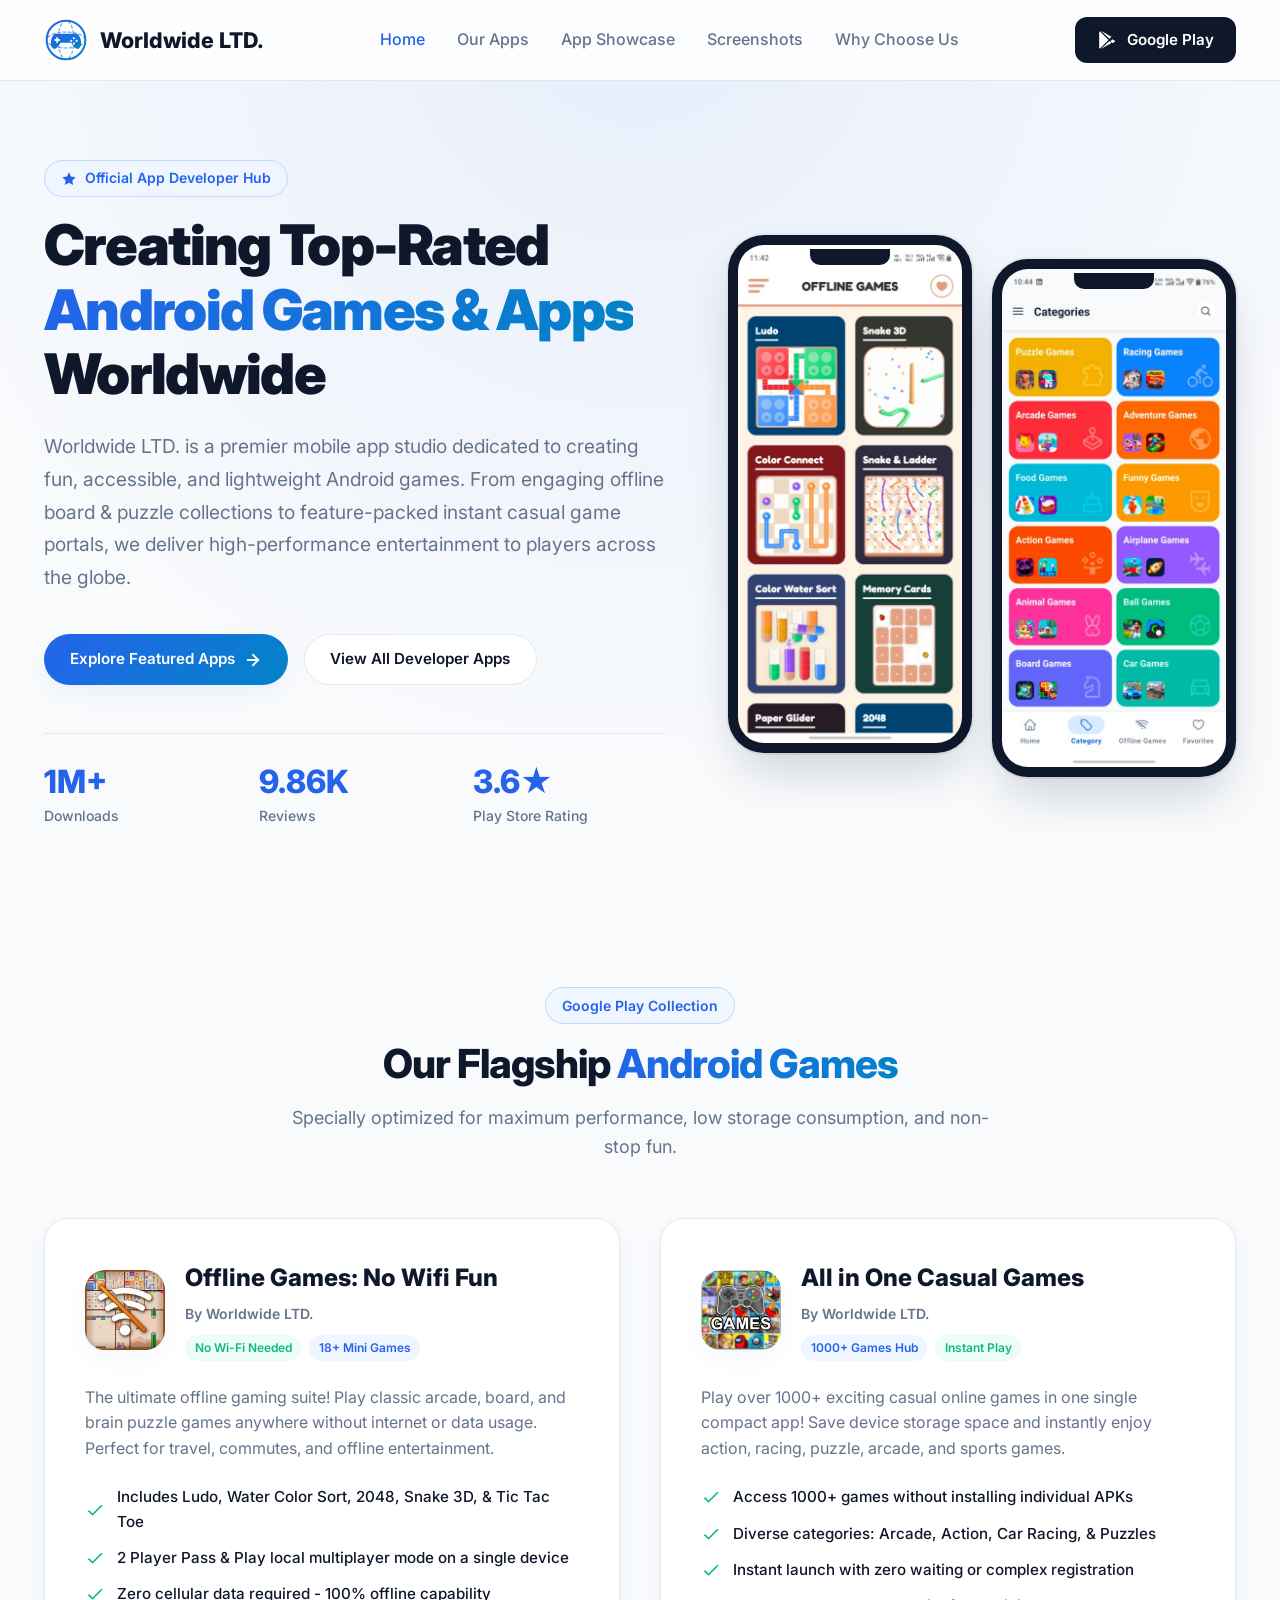
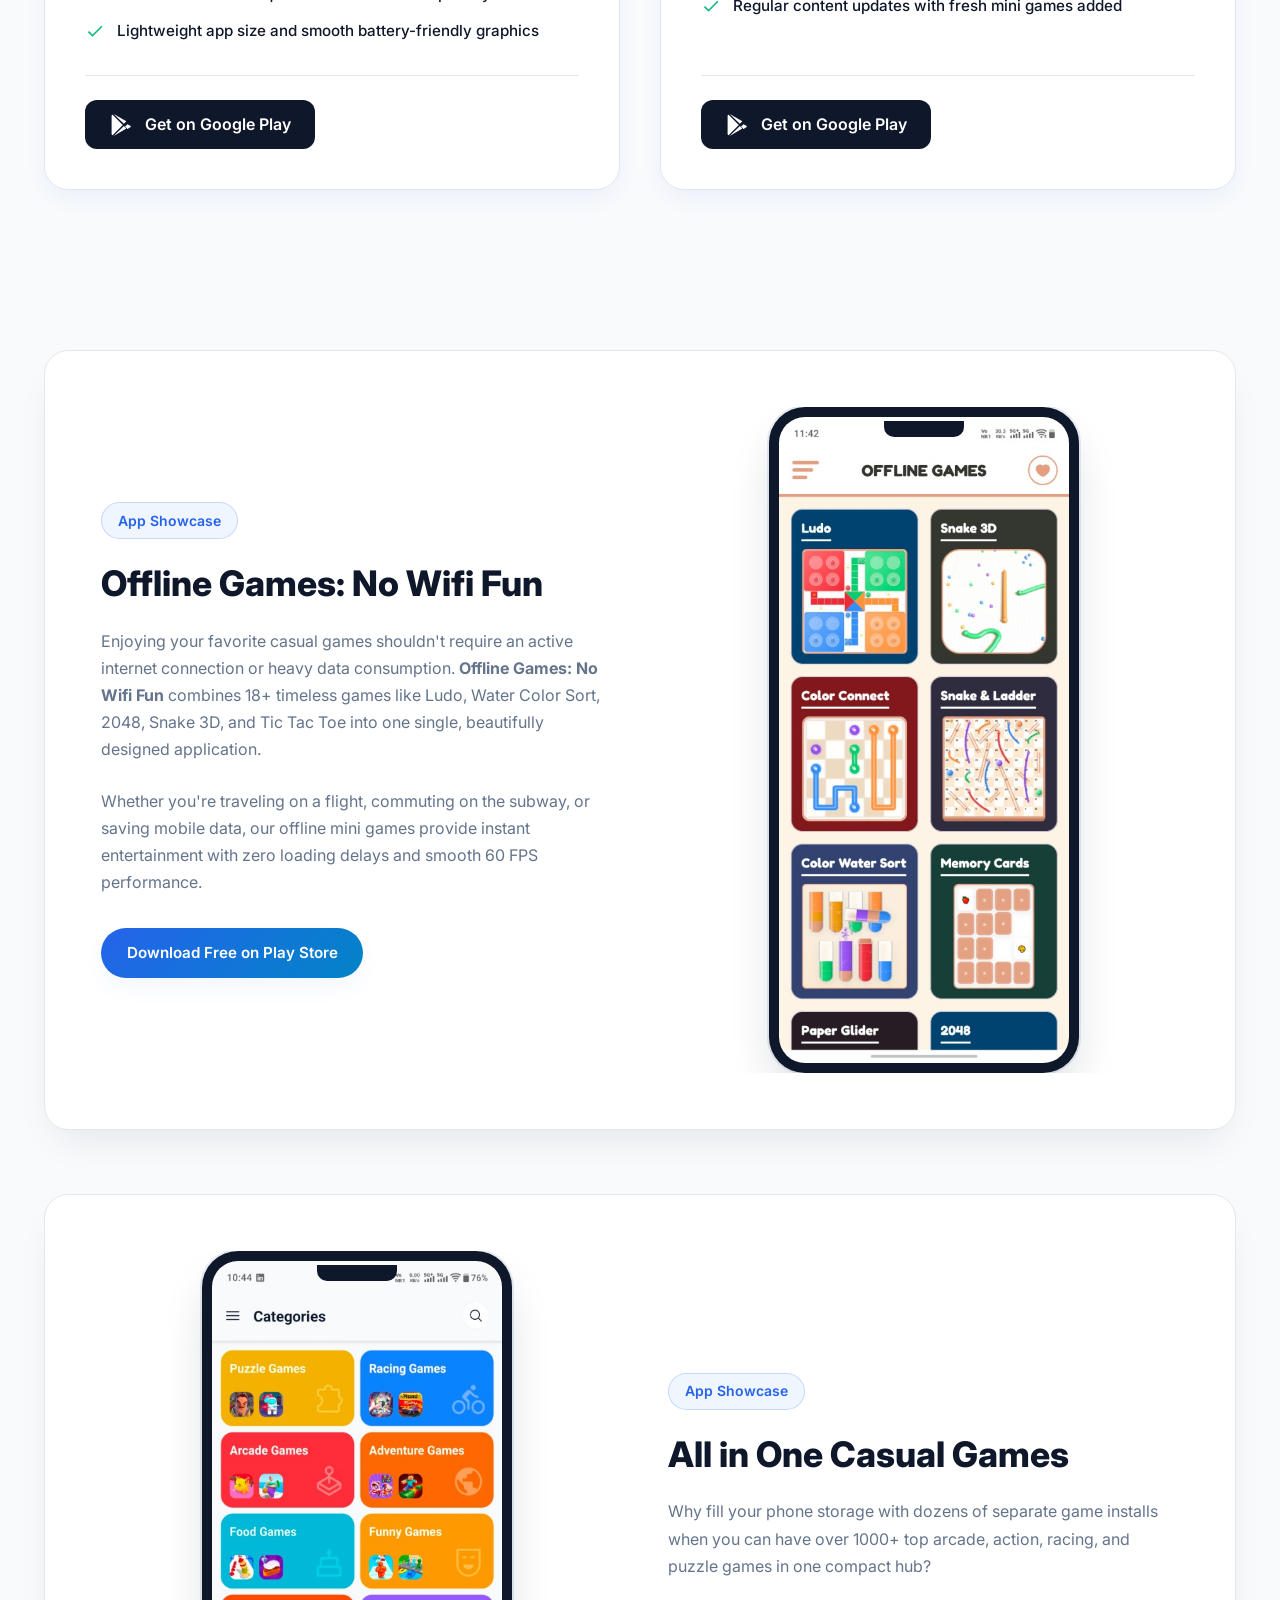
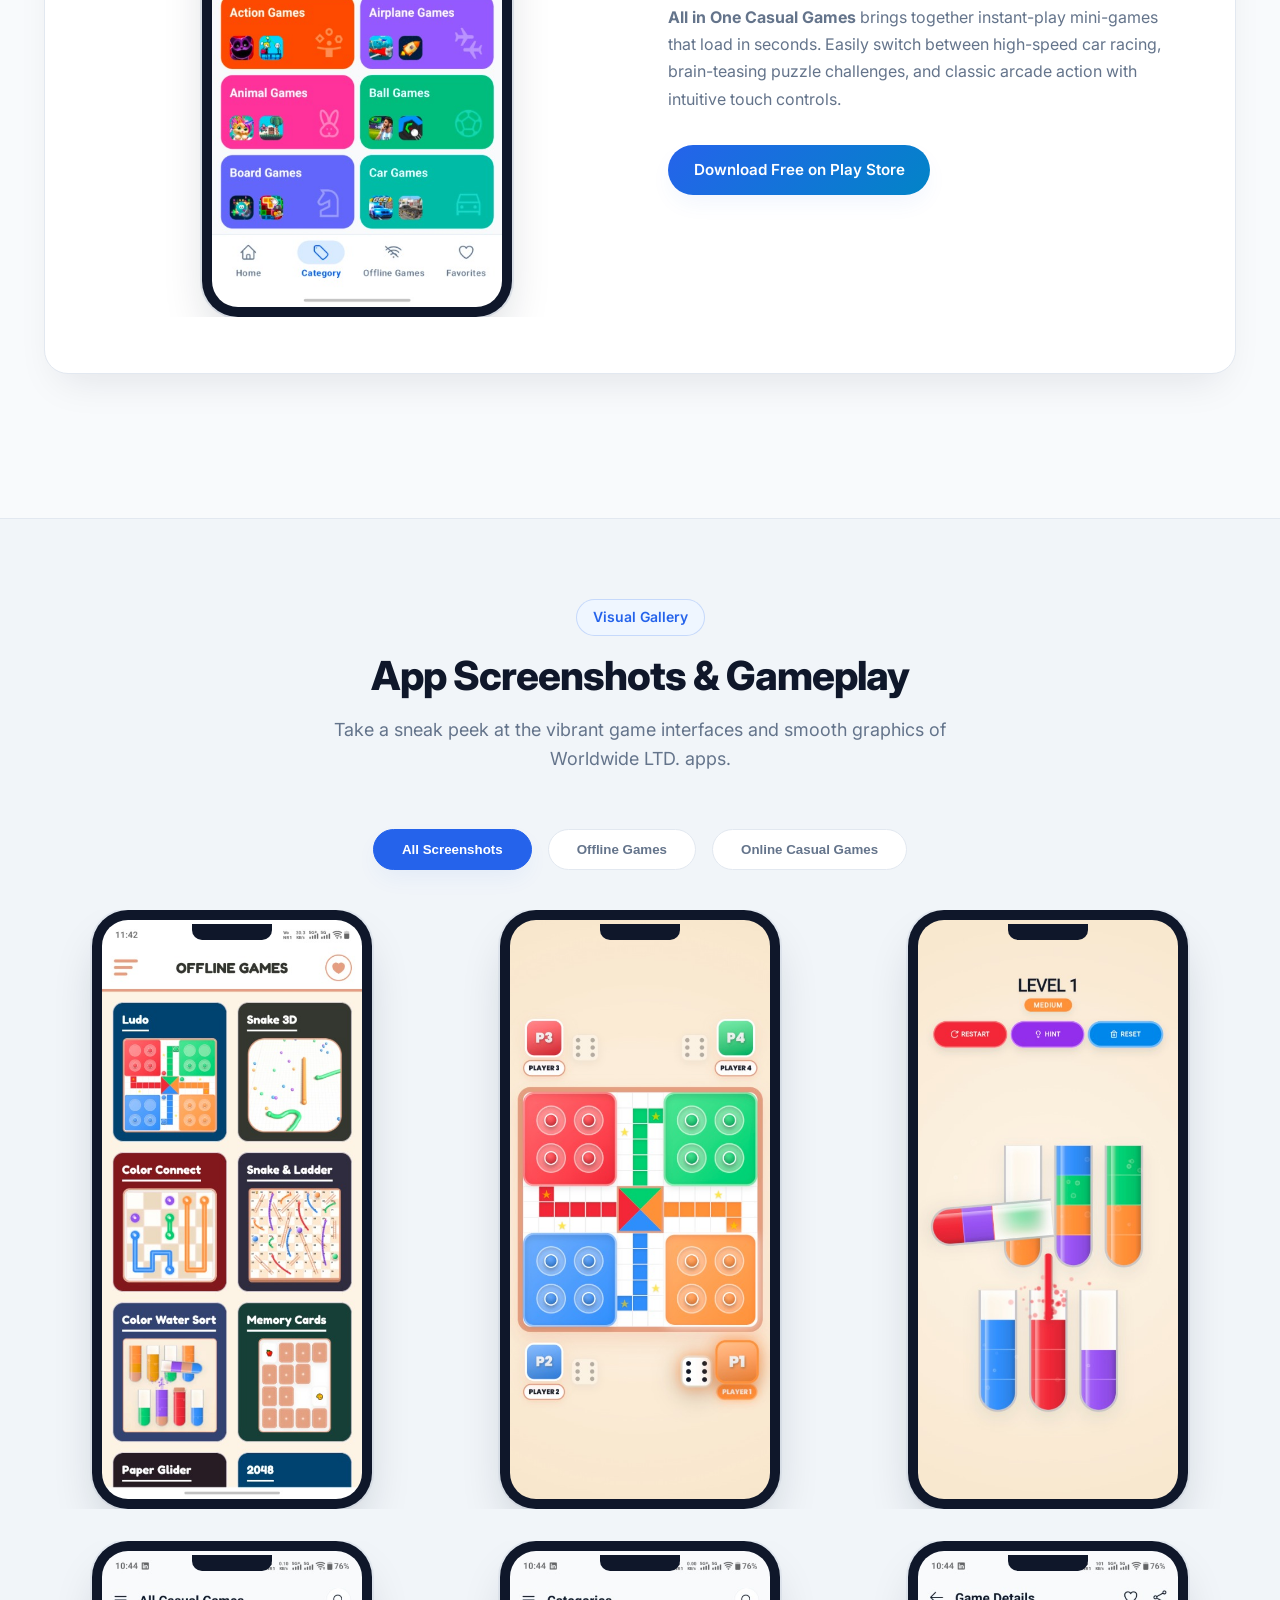
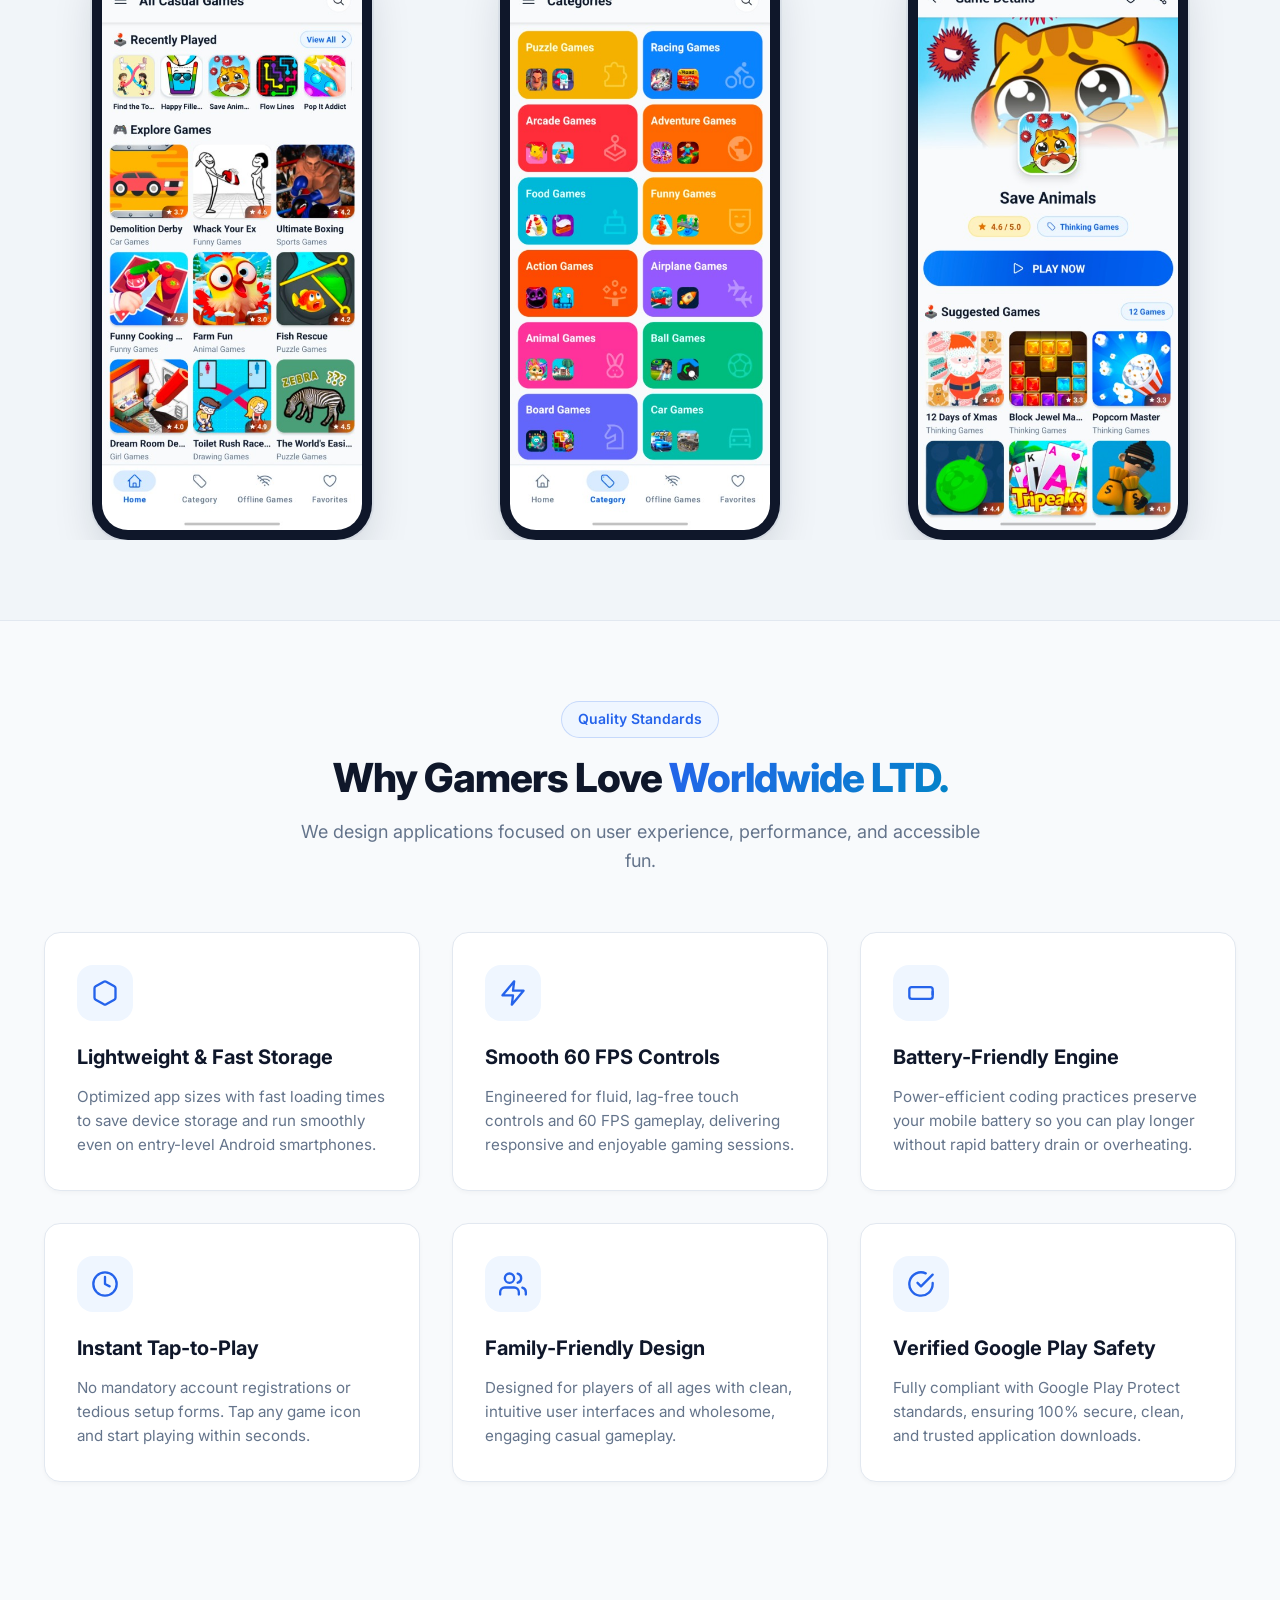
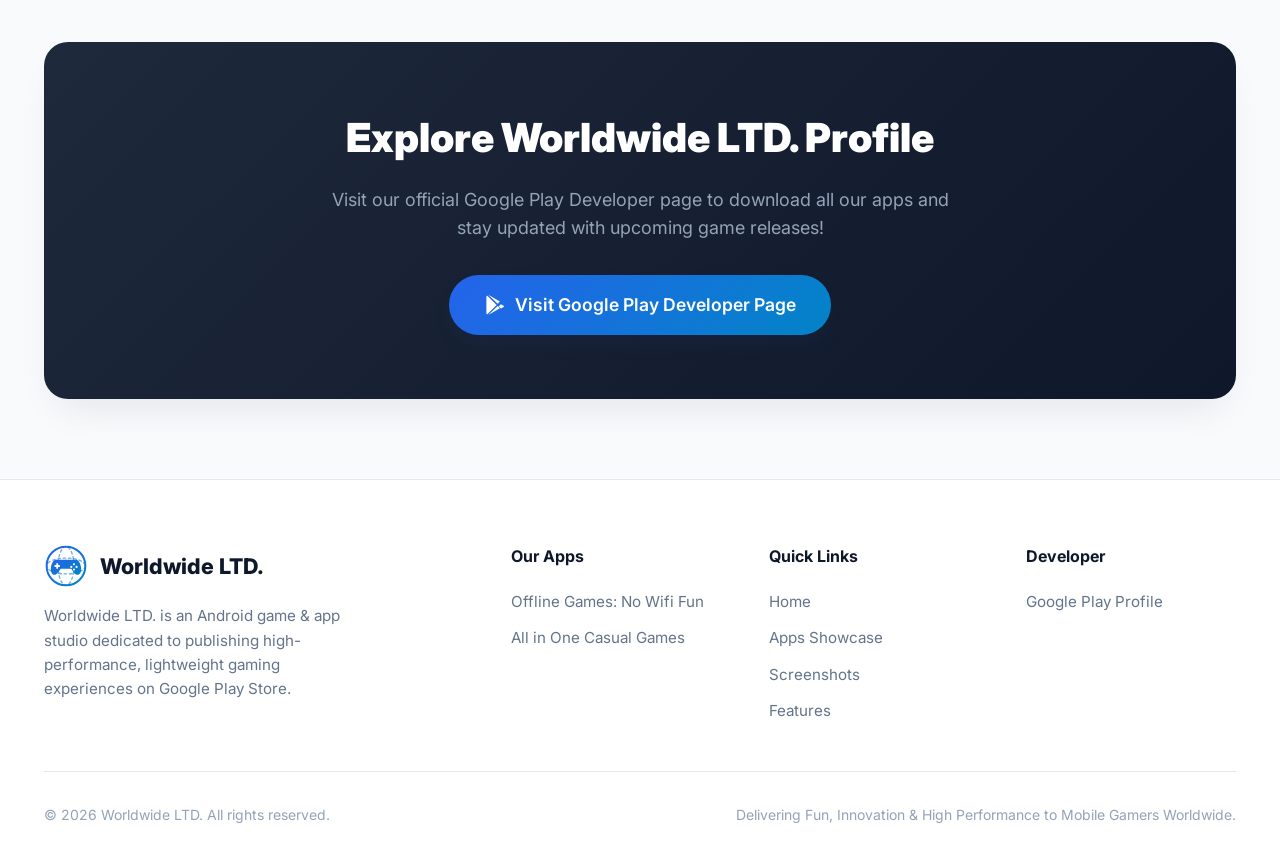
==== commit cda5650c: "Update index.html" ====
--- a/index.html
+++ b/index.html
@@ -16,7 +16,7 @@
     <meta property="og:type" content="website">
     <meta property="og:title" content="Worldwide LTD. - Premier Mobile Mini Games & Arcade Publisher">
     <meta property="og:description" content="Discover top Android games by Worldwide LTD. Play 18+ offline classic games and 100+ instant casual online games directly on your device.">
-    <meta property="og:image" content="images/hero-mockup.png">
+    <meta property="og:image" content="hero-mockup.png">
     <meta property="og:url" content="https://play.google.com/store/apps/developer?id=Worldwide+LTD.">
     <meta property="og:site_name" content="Worldwide LTD.">
 
@@ -24,7 +24,7 @@
     <meta name="twitter:card" content="summary_large_image">
     <meta name="twitter:title" content="Worldwide LTD. - Top Mobile Games on Google Play">
     <meta name="twitter:description" content="Play Offline Games (No WiFi) & All in One Casual Games developed by Worldwide LTD.">
-    <meta name="twitter:image" content="images/hero-mockup.png">
+    <meta name="twitter:image" content="hero-mockup.png">
 
     <!-- Google Fonts -->
     <link rel="preconnect" href="https://fonts.googleapis.com">
@@ -32,7 +32,7 @@
     <link href="https://fonts.googleapis.com/css2?family=Inter:wght@400;500;600;700;800;900&display=swap" rel="stylesheet">
 
     <!-- Favicon -->
-    <link rel="icon" type="image/png" href="images/worldwide-ltd-logo.png">
+    <link rel="icon" type="image/png" href="worldwide-ltd-logo.png">
 
     <!-- CSS Stylesheet -->
     <link rel="stylesheet" href="styles.css">
@@ -47,7 +47,7 @@
           "@id": "https://worldwideltd.com/#organization",
           "name": "Worldwide LTD.",
           "url": "https://play.google.com/store/apps/developer?id=Worldwide+LTD.",
-          "logo": "images/worldwide-ltd-logo.png",
+          "logo": "worldwide-ltd-logo.png",
           "sameAs": [
             "https://play.google.com/store/apps/developer?id=Worldwide+LTD."
           ]
@@ -106,7 +106,7 @@
     <header class="header">
         <div class="container header-inner">
             <a href="#" class="brand-logo" id="brandLogo">
-                <img src="images/worldwide-ltd-logo.svg" alt="Worldwide LTD. Logo" class="brand-logo-img" width="44" height="44">
+                <img src="worldwide-ltd-logo.svg" alt="Worldwide LTD. Logo" class="brand-logo-img" width="44" height="44">
                 <span>Worldwide LTD.</span>
             </a>
 
@@ -182,10 +182,10 @@
                 <div class="hero-visual">
                     <div class="hero-phone-container">
                         <div class="phone-mockup">
-                            <img src="images/real-offline-dashboard.jpg" alt="Offline Games App Real Dashboard Screenshot" width="280" height="580" loading="eager">
-                        </div>
-                        <div class="phone-mockup">
-                            <img src="images/real-online-categories.jpg" alt="All in One Casual Games Categories Real Screenshot" width="280" height="580" loading="eager">
+                            <img src="real-offline-dashboard.jpg" alt="Offline Games App Real Dashboard Screenshot" width="280" height="580" loading="eager">
+                        </div>
+                        <div class="phone-mockup">
+                            <img src="real-online-categories.jpg" alt="All in One Casual Games Categories Real Screenshot" width="280" height="580" loading="eager">
                         </div>
                     </div>
                 </div>
@@ -207,7 +207,7 @@
                     <article class="app-card" id="appCardOffline">
                         <div>
                             <div class="app-header">
-                                <img src="images/offline-games-icon.png" alt="Offline Games: No Wifi Fun App Icon" class="app-icon" width="80" height="80" loading="lazy">
+                                <img src="offline-games-icon.png" alt="Offline Games: No Wifi Fun App Icon" class="app-icon" width="80" height="80" loading="lazy">
                                 <div class="app-meta">
                                     <h3>Offline Games: No Wifi Fun</h3>
                                     <span class="developer">By Worldwide LTD.</span>
@@ -256,7 +256,7 @@
                     <article class="app-card" id="appCardOnline">
                         <div>
                             <div class="app-header">
-                                <img src="images/online-games-icon.png" alt="All in One Casual Games App Icon" class="app-icon" width="80" height="80" loading="lazy">
+                                <img src="online-games-icon.png" alt="All in One Casual Games App Icon" class="app-icon" width="80" height="80" loading="lazy">
                                 <div class="app-meta">
                                     <h3>All in One Casual Games</h3>
                                     <span class="developer">By Worldwide LTD.</span>
@@ -327,7 +327,7 @@
                         </div>
                         <div class="spotlight-image-box" style="background: none; border: none; box-shadow: none;">
                             <div class="phone-mockup" style="max-width: 310px;">
-                                <img src="images/real-offline-dashboard.jpg" alt="Offline Games App Dashboard Real Screenshot Showcase" width="310" height="640" loading="lazy">
+                                <img src="real-offline-dashboard.jpg" alt="Offline Games App Dashboard Real Screenshot Showcase" width="310" height="640" loading="lazy">
                             </div>
                         </div>
                     </div>
@@ -351,7 +351,7 @@
                         </div>
                         <div class="spotlight-image-box" style="background: none; border: none; box-shadow: none;">
                             <div class="phone-mockup" style="max-width: 310px;">
-                                <img src="images/real-online-categories.jpg" alt="All in One Casual Games Categories UI Showcase" width="310" height="640" loading="lazy">
+                                <img src="real-online-categories.jpg" alt="All in One Casual Games Categories UI Showcase" width="310" height="640" loading="lazy">
                             </div>
                         </div>
                     </div>
@@ -379,34 +379,34 @@
                     <!-- Offline Games Real Screenshots -->
                     <div class="gallery-item" data-category="offline" style="background: none; border: none; box-shadow: none;">
                         <div class="phone-mockup">
-                            <img src="images/real-offline-dashboard.jpg" alt="Offline Games Dashboard Real Screenshot" width="280" height="580" loading="lazy">
+                            <img src="real-offline-dashboard.jpg" alt="Offline Games Dashboard Real Screenshot" width="280" height="580" loading="lazy">
                         </div>
                     </div>
                     <div class="gallery-item" data-category="offline" style="background: none; border: none; box-shadow: none;">
                         <div class="phone-mockup">
-                            <img src="images/real-offline-ludo.jpg" alt="Ludo Board Game Real Screenshot" width="280" height="580" loading="lazy">
+                            <img src="real-offline-ludo.jpg" alt="Ludo Board Game Real Screenshot" width="280" height="580" loading="lazy">
                         </div>
                     </div>
                     <div class="gallery-item" data-category="offline" style="background: none; border: none; box-shadow: none;">
                         <div class="phone-mockup">
-                            <img src="images/real-offline-watersort.jpg" alt="Water Color Sort Level Real Screenshot" width="280" height="580" loading="lazy">
+                            <img src="real-offline-watersort.jpg" alt="Water Color Sort Level Real Screenshot" width="280" height="580" loading="lazy">
                         </div>
                     </div>
 
                     <!-- Online Games Real Screenshots -->
                     <div class="gallery-item" data-category="online" style="background: none; border: none; box-shadow: none;">
                         <div class="phone-mockup">
-                            <img src="images/real-online-home.jpg" alt="All Casual Games Home Screen Real Screenshot" width="280" height="580" loading="lazy">
+                            <img src="real-online-home.jpg" alt="All Casual Games Home Screen Real Screenshot" width="280" height="580" loading="lazy">
                         </div>
                     </div>
                     <div class="gallery-item" data-category="online" style="background: none; border: none; box-shadow: none;">
                         <div class="phone-mockup">
-                            <img src="images/real-online-categories.jpg" alt="Game Categories Real Screenshot" width="280" height="580" loading="lazy">
+                            <img src="real-online-categories.jpg" alt="Game Categories Real Screenshot" width="280" height="580" loading="lazy">
                         </div>
                     </div>
                     <div class="gallery-item" data-category="online" style="background: none; border: none; box-shadow: none;">
                         <div class="phone-mockup">
-                            <img src="images/real-online-details.jpg" alt="Save Animals Game Details Screen Real Screenshot" width="280" height="580" loading="lazy">
+                            <img src="real-online-details.jpg" alt="Save Animals Game Details Screen Real Screenshot" width="280" height="580" loading="lazy">
                         </div>
                     </div>
                 </div>
@@ -502,7 +502,7 @@
             <div class="footer-grid">
                 <div class="footer-brand">
                     <div class="brand-logo">
-                        <img src="images/worldwide-ltd-logo.svg" alt="Worldwide LTD. Logo" class="brand-logo-img" width="44" height="44">
+                        <img src="worldwide-ltd-logo.svg" alt="Worldwide LTD. Logo" class="brand-logo-img" width="44" height="44">
                         <span>Worldwide LTD.</span>
                     </div>
                     <p>Worldwide LTD. is an Android game &amp; app studio dedicated to publishing high-performance, lightweight gaming experiences on Google Play Store.</p>
